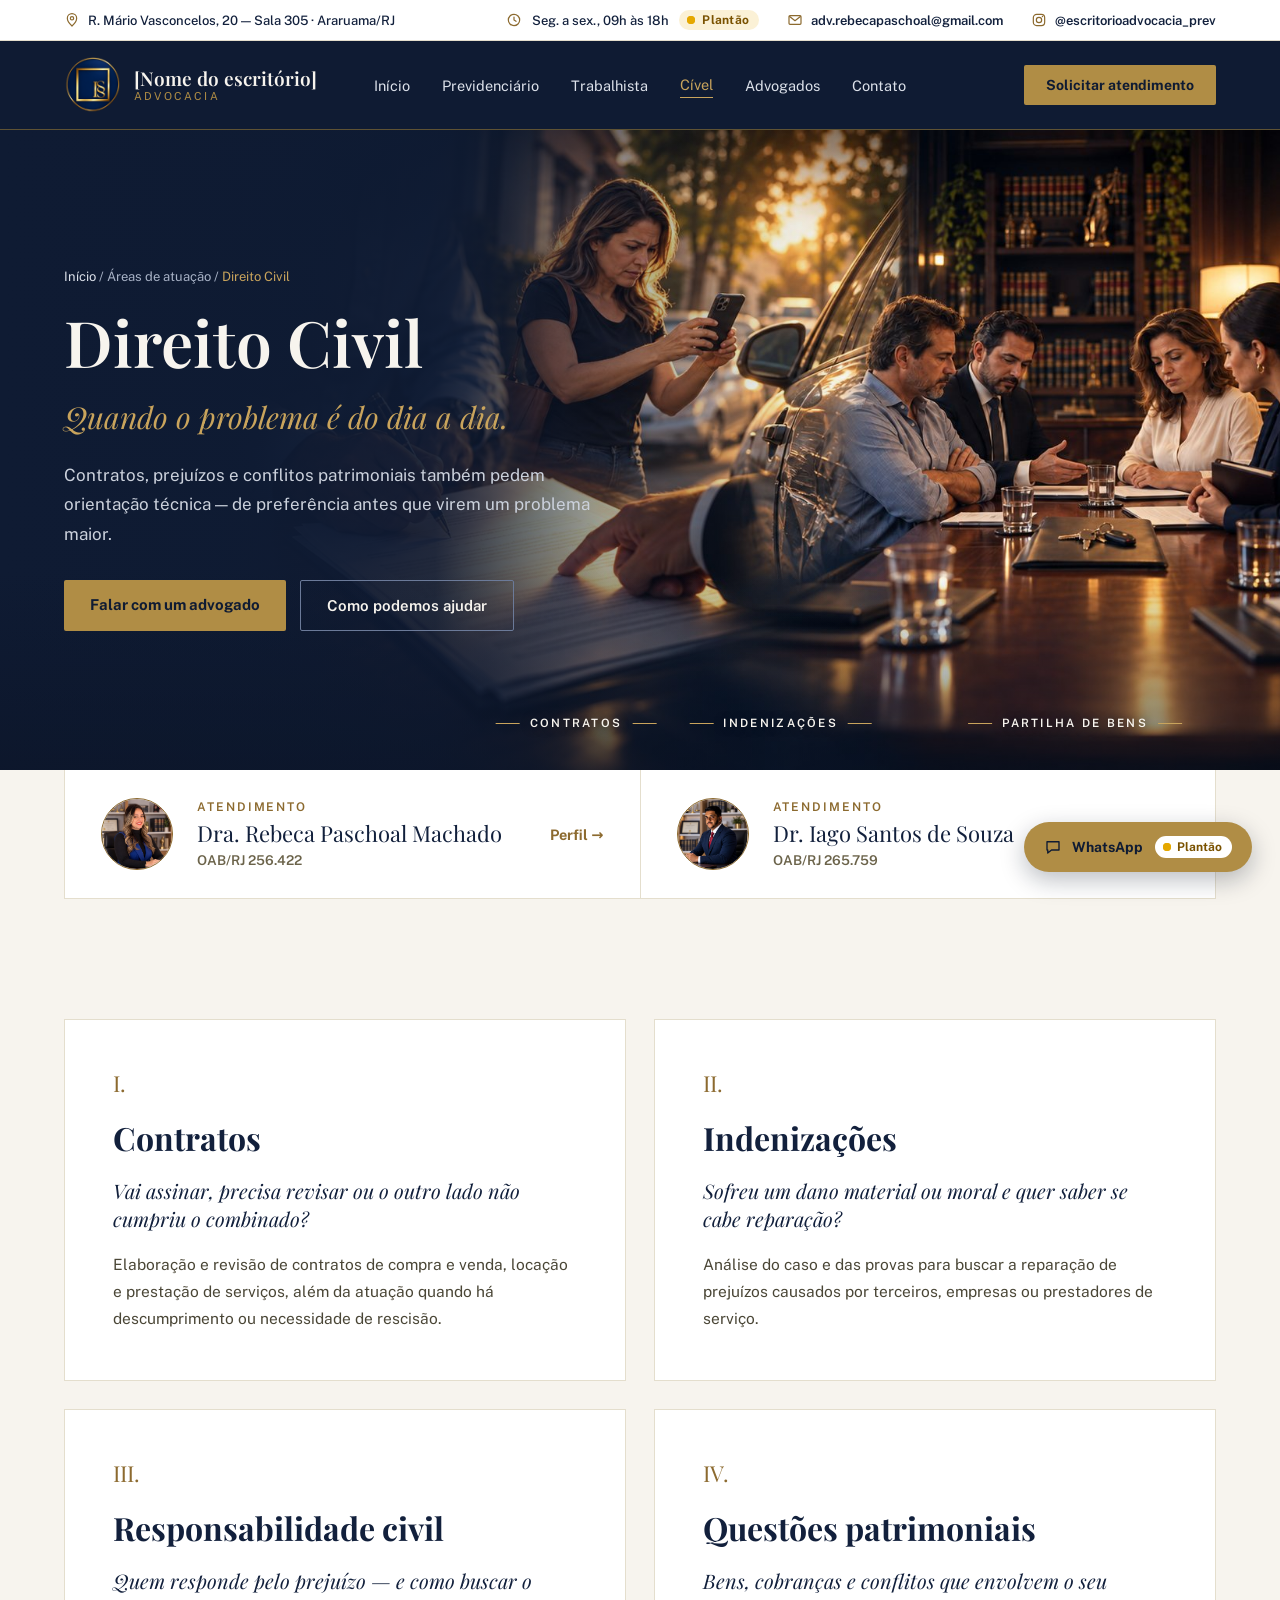
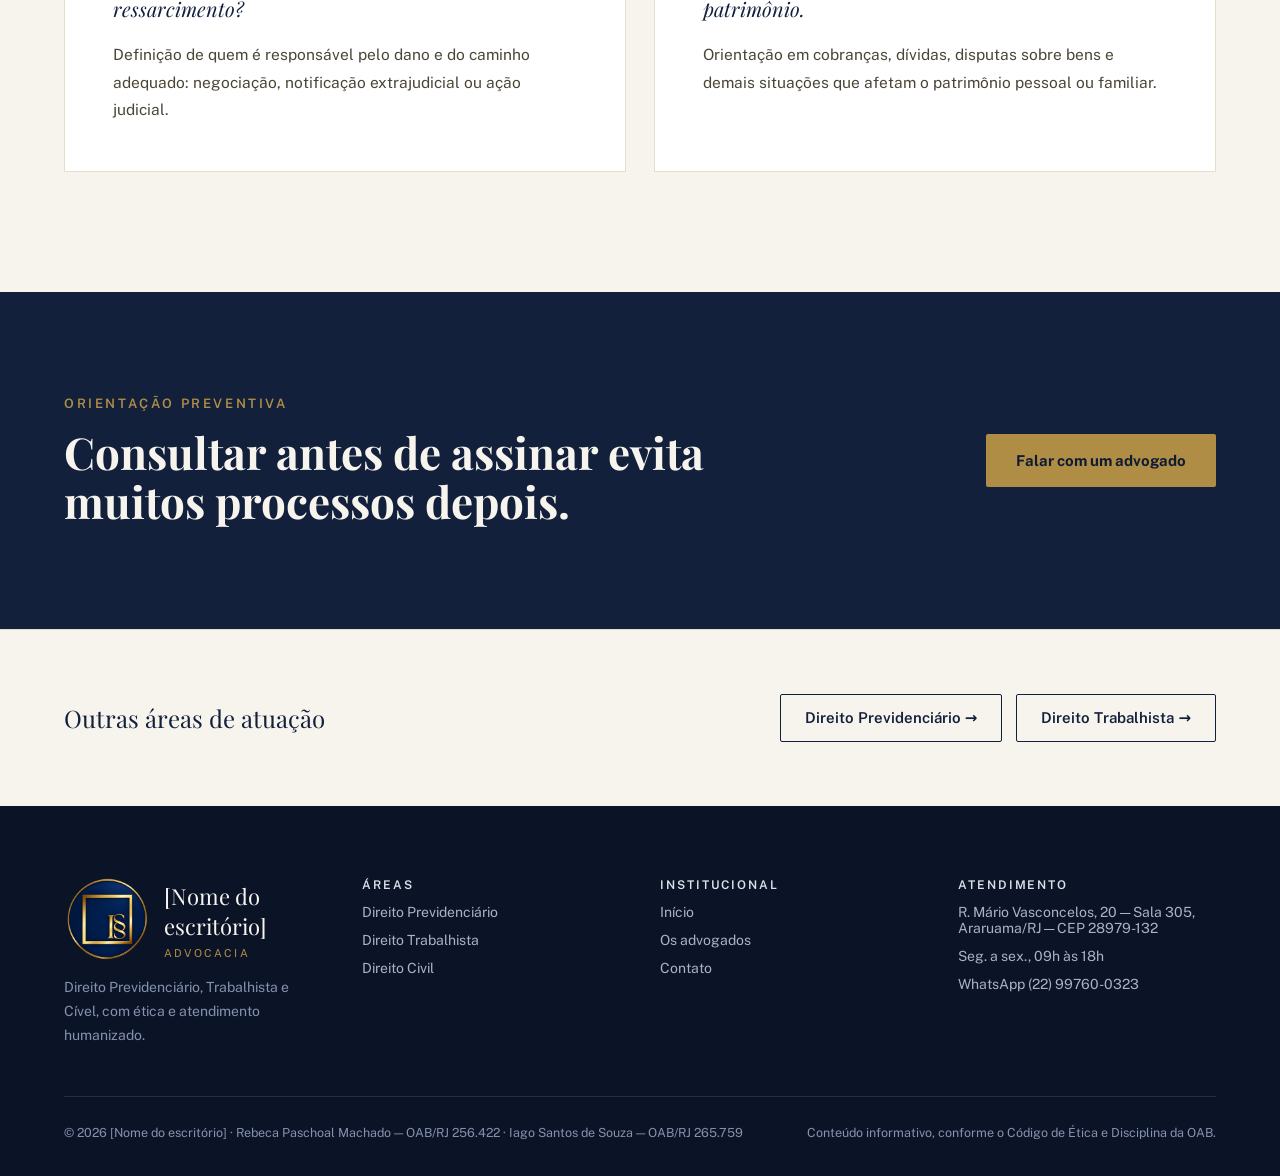
==== civel.html @ aba65f2d "Site inicial - versao estatica (HTML/CSS/JS)" ====
<!doctype html>
<html lang="pt-BR">
<head>
<meta charset="utf-8">
<meta name="viewport" content="width=device-width, initial-scale=1">
<title>Direito Civil — [Nome do escritório]</title>
<link rel="stylesheet" href="https://fonts.googleapis.com/css2?family=Playfair+Display:ital,wght@0,500;0,600;0,700;1,500;1,600&family=Public+Sans:wght@400;500;600;700&display=swap">
<link rel="stylesheet" href="css/style.css">
</head>
<body>
<div style="width: 100%; min-height: 100vh; display: flex; flex-direction: column; background: #F7F4EE;">

  <div style="position: sticky; top: 0; z-index: 50; width: 100%; display: flex; flex-direction: column;">
    <div style="width: 100%; padding: 10px 64px; background: #FFFFFF; color: #12203C; font-size: 13px; font-weight: 500; border-bottom: 1px solid #E4DECD;">
    <div style="width: 100%; max-width: 1280px; margin: 0 auto; display: flex; justify-content: space-between; align-items: center; gap: 24px;">
      <a class="nav-link" href="contato.html#localizacao" title="Ver localização do escritório" style="display: flex; align-items: center; gap: 8px; color: #12203C;">
        <svg width="16" height="16" viewBox="0 0 24 24" fill="none" xmlns="http://www.w3.org/2000/svg" aria-hidden="true"><path d="M12 21s-7-6.2-7-11.5A7 7 0 0 1 19 9.5C19 14.8 12 21 12 21z" stroke="#8C6A2F" stroke-width="1.8" stroke-linejoin="round"></path><circle cx="12" cy="9.5" r="2.5" stroke="#8C6A2F" stroke-width="1.8"></circle></svg>
        R. Mário Vasconcelos, 20 — Sala 305 · Araruama/RJ
      </a>
      <span style="display: flex; align-items: center; gap: 28px;">
        <span style="display: flex; align-items: center; gap: 10px;">
          <svg width="16" height="16" viewBox="0 0 24 24" fill="none" xmlns="http://www.w3.org/2000/svg" aria-hidden="true"><circle cx="12" cy="12" r="8.5" stroke="#8C6A2F" stroke-width="1.8"></circle><path d="M12 7.5V12l3 2" stroke="#8C6A2F" stroke-width="1.8" stroke-linecap="round"></path></svg>
          Seg. a sex., 09h às 18h
          <span class="js-status-chip" style="display: inline-flex; align-items: center; gap: 7px; padding: 3px 10px 3px 8px; border-radius: 12px; font-size: 12px; font-weight: 700; letter-spacing: 0.02em;"><span style="position: relative; flex: 0 0 8px; width: 8px; height: 8px; display: inline-block;"><span class="status-ring js-status-dot" style="position: absolute; top: 0; left: 0; width: 8px; height: 8px; border-radius: 50%;"></span><span class="js-status-dot" style="position: absolute; top: 0; left: 0; width: 8px; height: 8px; border-radius: 50%;"></span></span><span class="js-status-label"></span></span>
        </span>
        <a href="mailto:adv.rebecapaschoal@gmail.com" style="display: flex; align-items: center; gap: 8px; color: #12203C; font-weight: 600;">
          <svg width="16" height="16" viewBox="0 0 24 24" fill="none" xmlns="http://www.w3.org/2000/svg" aria-hidden="true"><rect x="3" y="5.5" width="18" height="13" rx="1.5" stroke="#8C6A2F" stroke-width="1.8"></rect><path d="M3.5 6.5 12 13l8.5-6.5" stroke="#8C6A2F" stroke-width="1.8" stroke-linejoin="round"></path></svg>
          adv.rebecapaschoal@gmail.com
        </a>
        <a href="https://www.instagram.com/escritorioadvocacia_prev" target="_blank" rel="noopener" style="display: flex; align-items: center; gap: 8px; color: #12203C; font-weight: 600;">
          <svg width="16" height="16" viewBox="0 0 24 24" fill="none" xmlns="http://www.w3.org/2000/svg" aria-hidden="true"><rect x="3.5" y="3.5" width="17" height="17" rx="5" stroke="#8C6A2F" stroke-width="1.8"></rect><circle cx="12" cy="12" r="4" stroke="#8C6A2F" stroke-width="1.8"></circle><circle cx="17.2" cy="6.8" r="1.1" fill="#8C6A2F"></circle></svg>
          @escritorioadvocacia_prev
        </a>
      </span>
    </div>
    </div>
    <header style="width: 100%; padding: 16px 64px; background: #0F1B33; border-bottom: 1px solid #5E5234;">
      <div style="width: 100%; max-width: 1280px; margin: 0 auto; display: grid; grid-template-columns: minmax(0, 1fr) auto minmax(0, 1fr); align-items: center; gap: 32px;">
      <a href="index.html" style="justify-self: start; display: flex; align-items: center; gap: 14px;">
        <img src="assets/logo.png" alt="Logotipo do escritório" width="56" height="56" style="width: 56px; height: 56px; display: block;">
        <span style="display: flex; flex-direction: column; line-height: 1.15;">
          <span style="font-family: 'Playfair Display', serif; font-size: 19px; font-weight: 600; color: #F7F4EE;">[Nome do escritório]</span>
          <span style="font-size: 11px; letter-spacing: 0.2em; text-transform: uppercase; color: #B08D45;">Advocacia</span>
        </span>
      </a>
      <nav style="display: flex; justify-content: center; align-items: center; gap: 32px;">
        <a class="nav-link" href="index.html" style="font-size: 14.5px; color: #DCE1EA;">Início</a>
        <a class="nav-link" href="previdenciario.html" style="font-size: 14.5px; color: #DCE1EA;">Previdenciário</a>
        <a class="nav-link" href="trabalhista.html" style="font-size: 14.5px; color: #DCE1EA;">Trabalhista</a>
        <a class="nav-link" href="civel.html" style="font-size: 14.5px; color: #C9A45C; padding: 4px 0; border-bottom: 1px solid #C9A45C;">Cível</a>
        <a class="nav-link" href="sobre.html" style="font-size: 14.5px; color: #DCE1EA;">Advogados</a>
        <a class="nav-link" href="contato.html" style="font-size: 14.5px; color: #DCE1EA;">Contato</a>
      </nav>
      <a class="btn-gold" href="contato.html" style="justify-self: end; padding: 12px 22px; background: #B08D45; color: #0F1B33; font-size: 14px; font-weight: 700; border-radius: 2px;">Solicitar atendimento</a>
      </div>
    </header>
  </div>

  <section id="topo" style="position: relative; width: 100%; height: 640px; padding: 0 64px; background: #0F1B33; overflow: hidden; display: flex; align-items: center;">
    <img src="assets/hero-civel.jpg" alt="Três situações do Direito Civil: assinatura de contrato, dano em veículo e reunião de partilha de bens" style="position: absolute; top: 0; left: 0; width: 100%; height: 100%; object-fit: cover; object-position: 80% 30%; display: block;">
    <div style="position: absolute; top: 0; left: 0; width: 100%; height: 100%; background: linear-gradient(90deg, rgba(15,27,51,1) 0%, rgba(15,27,51,0.92) 34%, rgba(15,27,51,0.4) 47%, rgba(15,27,51,0.08) 60%, rgba(15,27,51,0) 70%);"></div>
    <div style="position: absolute; left: 0; bottom: 0; width: 100%; height: 200px; background: linear-gradient(0deg, rgba(11,20,39,0.6) 0%, rgba(11,20,39,0) 100%);"></div>
    <span style="position: absolute; left: 45%; bottom: 40px; transform: translateX(-50%); z-index: 2; display: flex; align-items: center; gap: 10px; white-space: nowrap; font-size: 11.5px; letter-spacing: 0.2em; text-transform: uppercase; color: #F7F4EE; font-weight: 600; text-shadow: 0 1px 8px rgba(11,20,39,0.9);"><span style="width: 24px; height: 1px; background: #C9A45C;"></span>Contratos<span style="width: 24px; height: 1px; background: #C9A45C;"></span></span>
    <span style="position: absolute; left: 61%; bottom: 40px; transform: translateX(-50%); z-index: 2; display: flex; align-items: center; gap: 10px; white-space: nowrap; font-size: 11.5px; letter-spacing: 0.2em; text-transform: uppercase; color: #F7F4EE; font-weight: 600; text-shadow: 0 1px 8px rgba(11,20,39,0.9);"><span style="width: 24px; height: 1px; background: #C9A45C;"></span>Indenizações<span style="width: 24px; height: 1px; background: #C9A45C;"></span></span>
    <span style="position: absolute; left: 84%; bottom: 40px; transform: translateX(-50%); z-index: 2; display: flex; align-items: center; gap: 10px; white-space: nowrap; font-size: 11.5px; letter-spacing: 0.2em; text-transform: uppercase; color: #F7F4EE; font-weight: 600; text-shadow: 0 1px 8px rgba(11,20,39,0.9);"><span style="width: 24px; height: 1px; background: #C9A45C;"></span>Partilha de bens<span style="width: 24px; height: 1px; background: #C9A45C;"></span></span>
    <div style="position: relative; width: 100%; max-width: 1280px; margin: 0 auto;">
      <div style="width: 540px; display: flex; flex-direction: column; gap: 24px;">
        <span style="font-size: 13px; color: #A9B3C7;"><a href="index.html" style="color: #DCE1EA;">Início</a> / Áreas de atuação / <span style="color: #C9A45C;">Direito Civil</span></span>
        <h1 style="font-size: 64px; line-height: 1.05; color: #F7F4EE; font-weight: 600;">Direito Civil</h1>
        <p style="font-family: 'Playfair Display', serif; font-style: italic; font-size: 30px; line-height: 1.25; color: #C9A45C;">Quando o problema é do dia a dia.</p>
        <p style="font-size: 17px; line-height: 1.75; color: #CBD1DC;">Contratos, prejuízos e conflitos patrimoniais também pedem orientação técnica — de preferência antes que virem um problema maior.</p>
        <div style="display: flex; gap: 14px; margin-top: 6px;">
          <a class="btn-gold" href="contato.html" style="padding: 16px 26px; background: #B08D45; color: #0F1B33; font-size: 15px; font-weight: 700; border-radius: 2px;">Falar com um advogado</a>
          <a class="btn-ghost" href="#topicos" style="padding: 16px 26px; border: 1px solid #6B7A99; color: #F7F4EE; font-size: 15px; font-weight: 600; border-radius: 2px;">Como podemos ajudar</a>
        </div>
      </div>
    </div>
  </section>

  <section style="width: 100%; padding: 0 64px; background: #F7F4EE;">
    <div style="width: 100%; max-width: 1280px; margin: 0 auto; display: flex; background: #FFFFFF; border: 1px solid #E4DECD; border-top: 0;">
      <div style="flex: 1 1 0; display: flex; align-items: center; gap: 24px; padding: 28px 36px;">
        <span style="flex: 0 0 72px; width: 72px; height: 72px; border-radius: 50%; overflow: hidden; border: 1px solid #8C6A2F; background: #EEE8DA;"><img src="assets/rebeca-perfil.jpg" alt="Dra. Rebeca Paschoal Machado" style="width: 100%; height: 100%; object-fit: cover; object-position: 50% 22%; display: block;"></span>
        <span style="display: flex; flex-direction: column; gap: 4px;">
          <span style="font-size: 12px; letter-spacing: 0.16em; text-transform: uppercase; color: #8C6A2F; font-weight: 600;">Atendimento</span>
          <span style="font-family: 'Playfair Display', serif; font-size: 22px; color: #12203C;">Dra. Rebeca Paschoal Machado</span>
          <span style="font-size: 13.5px; color: #6B634A; font-weight: 600;">OAB/RJ 256.422</span>
        </span>
        <a class="more" href="sobre.html" style="margin-left: auto; font-size: 14.5px; font-weight: 700; color: #8C6A2F; white-space: nowrap;">Perfil →</a>
      </div>
      <div style="flex: 1 1 0; display: flex; align-items: center; gap: 24px; padding: 28px 36px; border-left: 1px solid #E4DECD;">
        <span style="flex: 0 0 72px; width: 72px; height: 72px; border-radius: 50%; overflow: hidden; border: 1px solid #8C6A2F; background: #EEE8DA;"><img src="assets/iago-perfil-civel.jpg" alt="Dr. Iago Santos de Souza" style="width: 100%; height: 100%; object-fit: cover; object-position: 45% 25%; display: block;"></span>
        <span style="display: flex; flex-direction: column; gap: 4px;">
          <span style="font-size: 12px; letter-spacing: 0.16em; text-transform: uppercase; color: #8C6A2F; font-weight: 600;">Atendimento</span>
          <span style="font-family: 'Playfair Display', serif; font-size: 22px; color: #12203C;">Dr. Iago Santos de Souza</span>
          <span style="font-size: 13.5px; color: #6B634A; font-weight: 600;">OAB/RJ 265.759</span>
        </span>
        <a class="more" href="sobre.html" style="margin-left: auto; font-size: 14.5px; font-weight: 700; color: #8C6A2F; white-space: nowrap;">Perfil →</a>
      </div>
    </div>
  </section>


  <section id="topicos" style="width: 100%; padding: 120px 64px; background: #F7F4EE;">
    <div style="width: 100%; max-width: 1280px; margin: 0 auto; display: grid; grid-template-columns: repeat(2, minmax(0, 1fr)); gap: 28px;">
      <div style="padding: 48px; background: #FFFFFF; border: 1px solid #E4DECD; display: flex; flex-direction: column; gap: 18px;">
        <span style="font-family: 'Playfair Display', serif; font-size: 22px; color: #8C6A2F;">I.</span>
        <h2 style="font-size: 32px; color: #12203C;">Contratos</h2>
        <p style="font-family: 'Playfair Display', serif; font-style: italic; font-size: 20px; line-height: 1.4; color: #12203C;">Vai assinar, precisa revisar ou o outro lado não cumpriu o combinado?</p>
        <p style="font-size: 15.5px; line-height: 1.75; color: #4A4636;">Elaboração e revisão de contratos de compra e venda, locação e prestação de serviços, além da atuação quando há descumprimento ou necessidade de rescisão.</p>
      </div>
      <div style="padding: 48px; background: #FFFFFF; border: 1px solid #E4DECD; display: flex; flex-direction: column; gap: 18px;">
        <span style="font-family: 'Playfair Display', serif; font-size: 22px; color: #8C6A2F;">II.</span>
        <h2 style="font-size: 32px; color: #12203C;">Indenizações</h2>
        <p style="font-family: 'Playfair Display', serif; font-style: italic; font-size: 20px; line-height: 1.4; color: #12203C;">Sofreu um dano material ou moral e quer saber se cabe reparação?</p>
        <p style="font-size: 15.5px; line-height: 1.75; color: #4A4636;">Análise do caso e das provas para buscar a reparação de prejuízos causados por terceiros, empresas ou prestadores de serviço.</p>
      </div>
      <div style="padding: 48px; background: #FFFFFF; border: 1px solid #E4DECD; display: flex; flex-direction: column; gap: 18px;">
        <span style="font-family: 'Playfair Display', serif; font-size: 22px; color: #8C6A2F;">III.</span>
        <h2 style="font-size: 32px; color: #12203C;">Responsabilidade civil</h2>
        <p style="font-family: 'Playfair Display', serif; font-style: italic; font-size: 20px; line-height: 1.4; color: #12203C;">Quem responde pelo prejuízo — e como buscar o ressarcimento?</p>
        <p style="font-size: 15.5px; line-height: 1.75; color: #4A4636;">Definição de quem é responsável pelo dano e do caminho adequado: negociação, notificação extrajudicial ou ação judicial.</p>
      </div>
      <div style="padding: 48px; background: #FFFFFF; border: 1px solid #E4DECD; display: flex; flex-direction: column; gap: 18px;">
        <span style="font-family: 'Playfair Display', serif; font-size: 22px; color: #8C6A2F;">IV.</span>
        <h2 style="font-size: 32px; color: #12203C;">Questões patrimoniais</h2>
        <p style="font-family: 'Playfair Display', serif; font-style: italic; font-size: 20px; line-height: 1.4; color: #12203C;">Bens, cobranças e conflitos que envolvem o seu patrimônio.</p>
        <p style="font-size: 15.5px; line-height: 1.75; color: #4A4636;">Orientação em cobranças, dívidas, disputas sobre bens e demais situações que afetam o patrimônio pessoal ou familiar.</p>
      </div>
    </div>
  </section>

  <section style="width: 100%; padding: 104px 64px; background: #12203C;">
    <div style="width: 100%; max-width: 1280px; margin: 0 auto; display: flex; justify-content: space-between; align-items: center; gap: 64px;">
      <div style="display: flex; flex-direction: column; gap: 16px; max-width: 760px;">
        <span style="font-size: 13px; letter-spacing: 0.2em; text-transform: uppercase; color: #B08D45; font-weight: 600;">Orientação preventiva</span>
        <h2 style="font-size: 44px; line-height: 1.12; color: #F7F4EE;">Consultar antes de assinar evita muitos processos depois.</h2>
      </div>
      <a class="btn-gold" href="https://wa.me/5522997600323?text=Ol%C3%A1%2C%20Dra.%20Rebeca%20e%20Dr.%20Iago%21%20Vim%20pelo%20site%20e%20gostaria%20de%20falar%20sobre%20Direito%20Civil." target="_blank" rel="noopener" style="flex: 0 0 auto; padding: 18px 30px; background: #B08D45; color: #0F1B33; font-size: 15px; font-weight: 700; border-radius: 2px;">Falar com um advogado</a>
    </div>
  </section>

  <section style="width: 100%; padding: 64px; background: #F7F4EE; border-top: 1px solid #E4DECD;">
    <div style="width: 100%; max-width: 1280px; margin: 0 auto; display: flex; justify-content: space-between; align-items: center; gap: 40px;">
      <span style="font-family: 'Playfair Display', serif; font-size: 24px; color: #12203C;">Outras áreas de atuação</span>
      <div style="display: flex; gap: 14px;">
        <a href="previdenciario.html" style="padding: 14px 24px; border: 1px solid #12203C; color: #12203C; font-size: 15px; font-weight: 600; border-radius: 2px;">Direito Previdenciário →</a>
        <a href="trabalhista.html" style="padding: 14px 24px; border: 1px solid #12203C; color: #12203C; font-size: 15px; font-weight: 600; border-radius: 2px;">Direito Trabalhista →</a>
      </div>
    </div>
  </section>

  <footer style="width: 100%; padding: 72px 64px 36px; background: #0B1427;">
    <div style="width: 100%; max-width: 1280px; margin: 0 auto; display: flex; flex-direction: column; gap: 48px;">
      <div style="display: grid; grid-template-columns: repeat(4, minmax(0, 1fr)); gap: 40px;">
        <div style="display: flex; flex-direction: column; gap: 14px;">
          <a href="index.html" style="display: flex; align-items: center; gap: 16px;">
            <img src="assets/logo.png" alt="Logotipo do escritório" width="84" height="84" style="width: 84px; height: 84px; display: block;">
            <span style="display: flex; flex-direction: column; gap: 6px;">
              <span style="font-family: 'Playfair Display', serif; font-size: 22px; color: #F7F4EE;">[Nome do escritório]</span>
              <span style="font-size: 11px; letter-spacing: 0.2em; text-transform: uppercase; color: #B08D45;">Advocacia</span>
            </span>
          </a>
          <p style="font-size: 14px; line-height: 1.7; color: #8592AC;">Direito Previdenciário, Trabalhista e Cível, com ética e atendimento humanizado.</p>
        </div>
        <div style="display: flex; flex-direction: column; gap: 12px;">
          <span style="font-size: 12px; letter-spacing: 0.16em; text-transform: uppercase; color: #DCE1EA; font-weight: 600;">Áreas</span>
          <a class="nav-link" href="previdenciario.html" style="font-size: 14px; color: #A9B3C7;">Direito Previdenciário</a>
          <a class="nav-link" href="trabalhista.html" style="font-size: 14px; color: #A9B3C7;">Direito Trabalhista</a>
          <a class="nav-link" href="civel.html" style="font-size: 14px; color: #A9B3C7;">Direito Civil</a>
        </div>
        <div style="display: flex; flex-direction: column; gap: 12px;">
          <span style="font-size: 12px; letter-spacing: 0.16em; text-transform: uppercase; color: #DCE1EA; font-weight: 600;">Institucional</span>
          <a class="nav-link" href="index.html" style="font-size: 14px; color: #A9B3C7;">Início</a>
          <a class="nav-link" href="sobre.html" style="font-size: 14px; color: #A9B3C7;">Os advogados</a>
          <a class="nav-link" href="contato.html" style="font-size: 14px; color: #A9B3C7;">Contato</a>
        </div>
        <div style="display: flex; flex-direction: column; gap: 12px;">
          <span style="font-size: 12px; letter-spacing: 0.16em; text-transform: uppercase; color: #DCE1EA; font-weight: 600;">Atendimento</span>
          <a class="nav-link" href="contato.html#localizacao" title="Ver localização do escritório" style="font-size: 14px; color: #A9B3C7;">R. Mário Vasconcelos, 20 — Sala 305, Araruama/RJ — CEP 28979-132</a>
          <span style="font-size: 14px; color: #A9B3C7;">Seg. a sex., 09h às 18h</span>
          <a class="nav-link" href="https://wa.me/5522997600323?text=Ol%C3%A1%2C%20Dra.%20Rebeca%20e%20Dr.%20Iago%21%20Vim%20pelo%20site%20e%20gostaria%20de%20falar%20sobre%20Direito%20Civil." target="_blank" rel="noopener" title="Falar pelo WhatsApp" style="font-size: 14px; color: #A9B3C7;">WhatsApp (22) 99760-0323</a>
        </div>
      </div>
      <div style="display: flex; justify-content: space-between; gap: 24px; padding-top: 28px; border-top: 1px solid #22304D; font-size: 12.5px; color: #8592AC;">
        <span>© 2026 [Nome do escritório] · Rebeca Paschoal Machado — OAB/RJ 256.422 · Iago Santos de Souza — OAB/RJ 265.759</span>
        <span>Conteúdo informativo, conforme o Código de Ética e Disciplina da OAB.</span>
      </div>
    </div>
  </footer>

  <a class="btn-gold js-status-aria" href="https://wa.me/5522997600323?text=Ol%C3%A1%2C%20Dra.%20Rebeca%20e%20Dr.%20Iago%21%20Vim%20pelo%20site%20e%20gostaria%20de%20falar%20sobre%20Direito%20Civil." target="_blank" rel="noopener" aria-label="Falar pelo WhatsApp" style="position: fixed; right: 28px; bottom: 28px; z-index: 60; display: flex; align-items: center; gap: 10px; padding: 14px 20px; min-height: 48px; background: #B08D45; color: #0F1B33; font-size: 14px; font-weight: 700; border-radius: 28px; box-shadow: 0 8px 24px rgba(11,20,39,0.28);">
    <svg width="18" height="18" viewBox="0 0 24 24" fill="none" xmlns="http://www.w3.org/2000/svg" aria-hidden="true"><path d="M4 5h16v11H10l-5 4v-4H4z" stroke="#0F1B33" stroke-width="1.8" stroke-linejoin="round"></path></svg>
    WhatsApp
    <span style="display: inline-flex; align-items: center; gap: 6px; margin-left: 2px; padding: 4px 10px 4px 8px; border-radius: 12px; background: #FFFFFF; font-size: 12px; font-weight: 700;"><span style="position: relative; flex: 0 0 8px; width: 8px; height: 8px; display: inline-block;"><span class="status-ring js-status-dot" style="position: absolute; top: 0; left: 0; width: 8px; height: 8px; border-radius: 50%;"></span><span class="js-status-dot" style="position: absolute; top: 0; left: 0; width: 8px; height: 8px; border-radius: 50%;"></span></span><span class="js-status-label js-status-text-color"></span></span>
  </a>

</div>
<script src="js/site.js"></script>
</body>
</html>
---- css/style.css ----
*{ box-sizing:border-box; }
html{ scroll-behavior:smooth; }
body{ margin:0; font-family:'Public Sans',system-ui,sans-serif; background:#F7F4EE; color:#1A1A1A; }
h1,h2,h3,h4{ font-family:'Playfair Display',Georgia,serif; margin:0; }
p{ margin:0; }
a{ color:inherit; text-decoration:none; }
section[id]{ scroll-margin-top:124px; }
input,select,textarea,button{ font:inherit; }
.nav-link:hover{ color:#C9A45C; }
.btn-gold:hover{ background:#C9A45C; }
.btn-ghost:hover{ border-color:#C9A45C; color:#FFFFFF; }
.btn-navy:hover{ background:#1B2B4B; }
.more:hover{ color:#12203C; }
.more-light:hover{ color:#FFFFFF; }
@keyframes statusPulse{ 0%{ transform:scale(1); opacity:.75; } 75%,100%{ transform:scale(2.8); opacity:0; } }
.status-ring{ animation:statusPulse 1.8s ease-out infinite; }
@media (prefers-reduced-motion: reduce){ .status-ring{ animation:none; opacity:0; } }
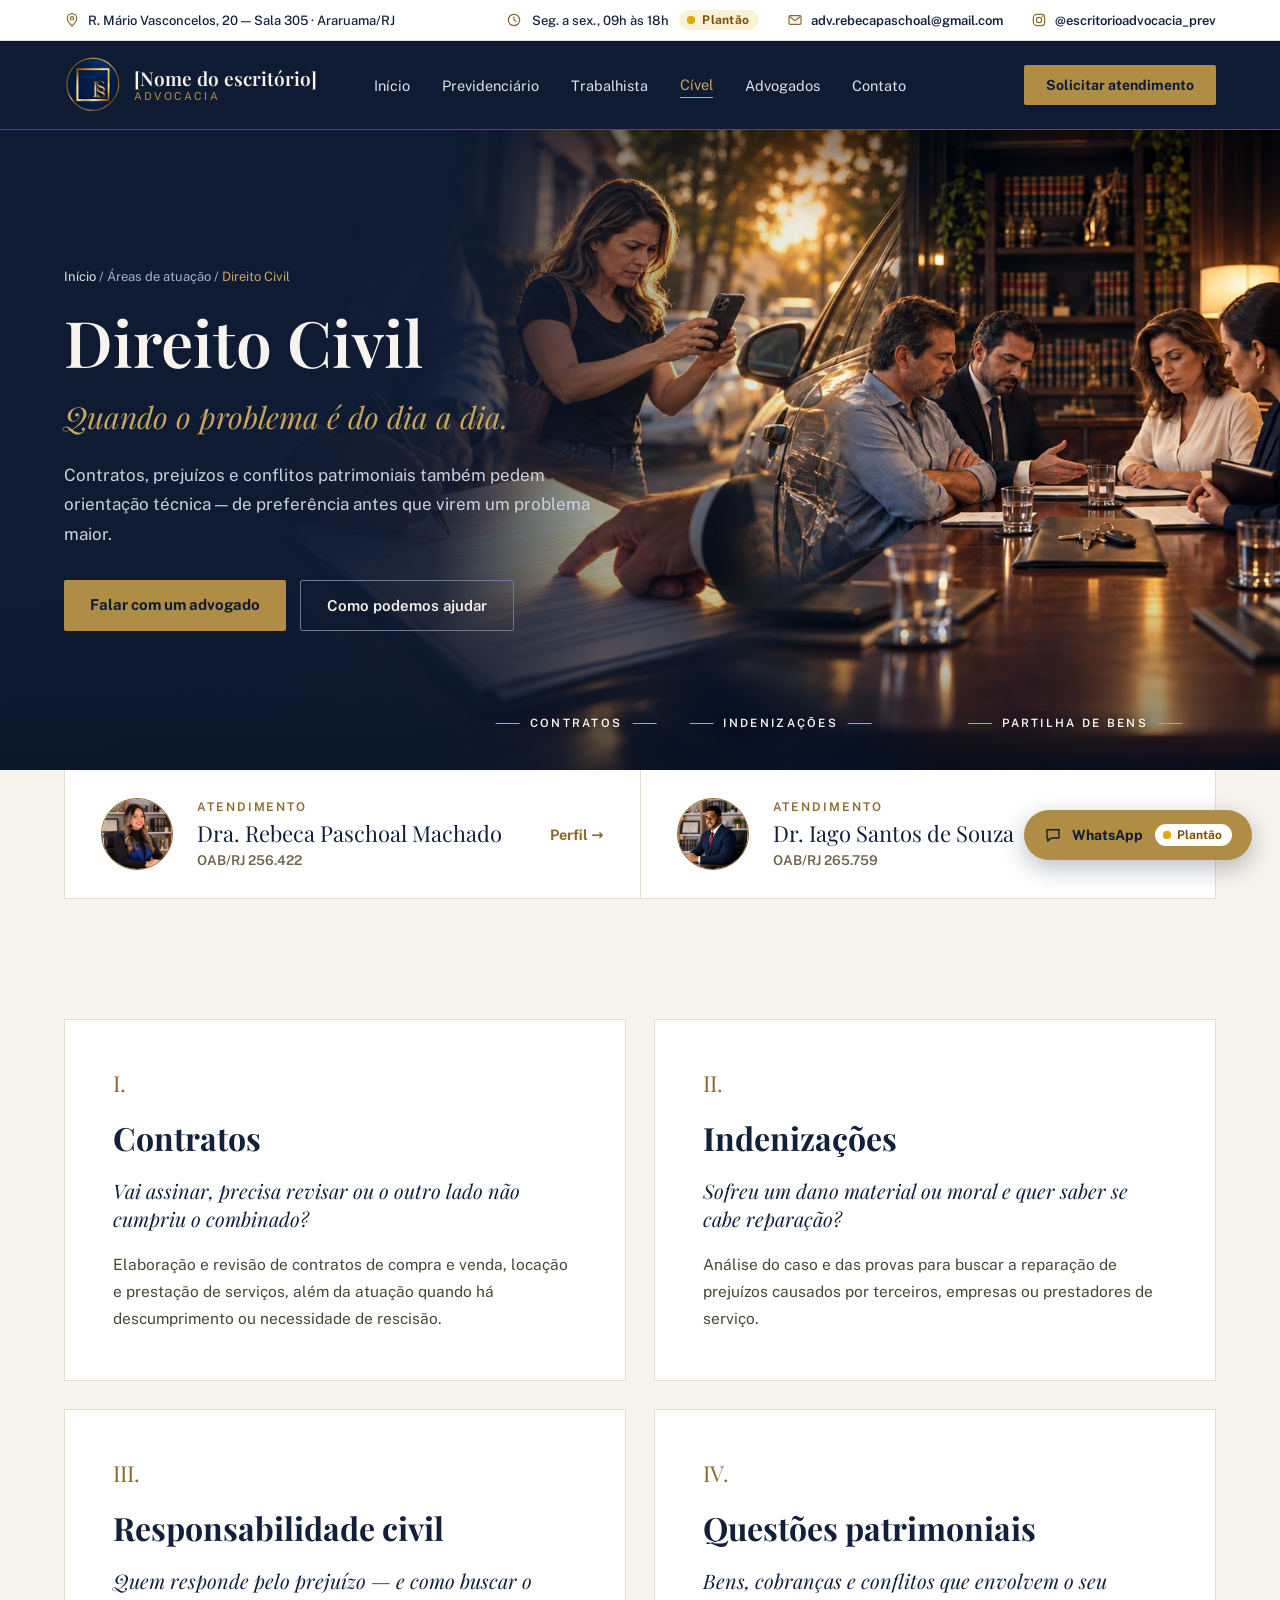
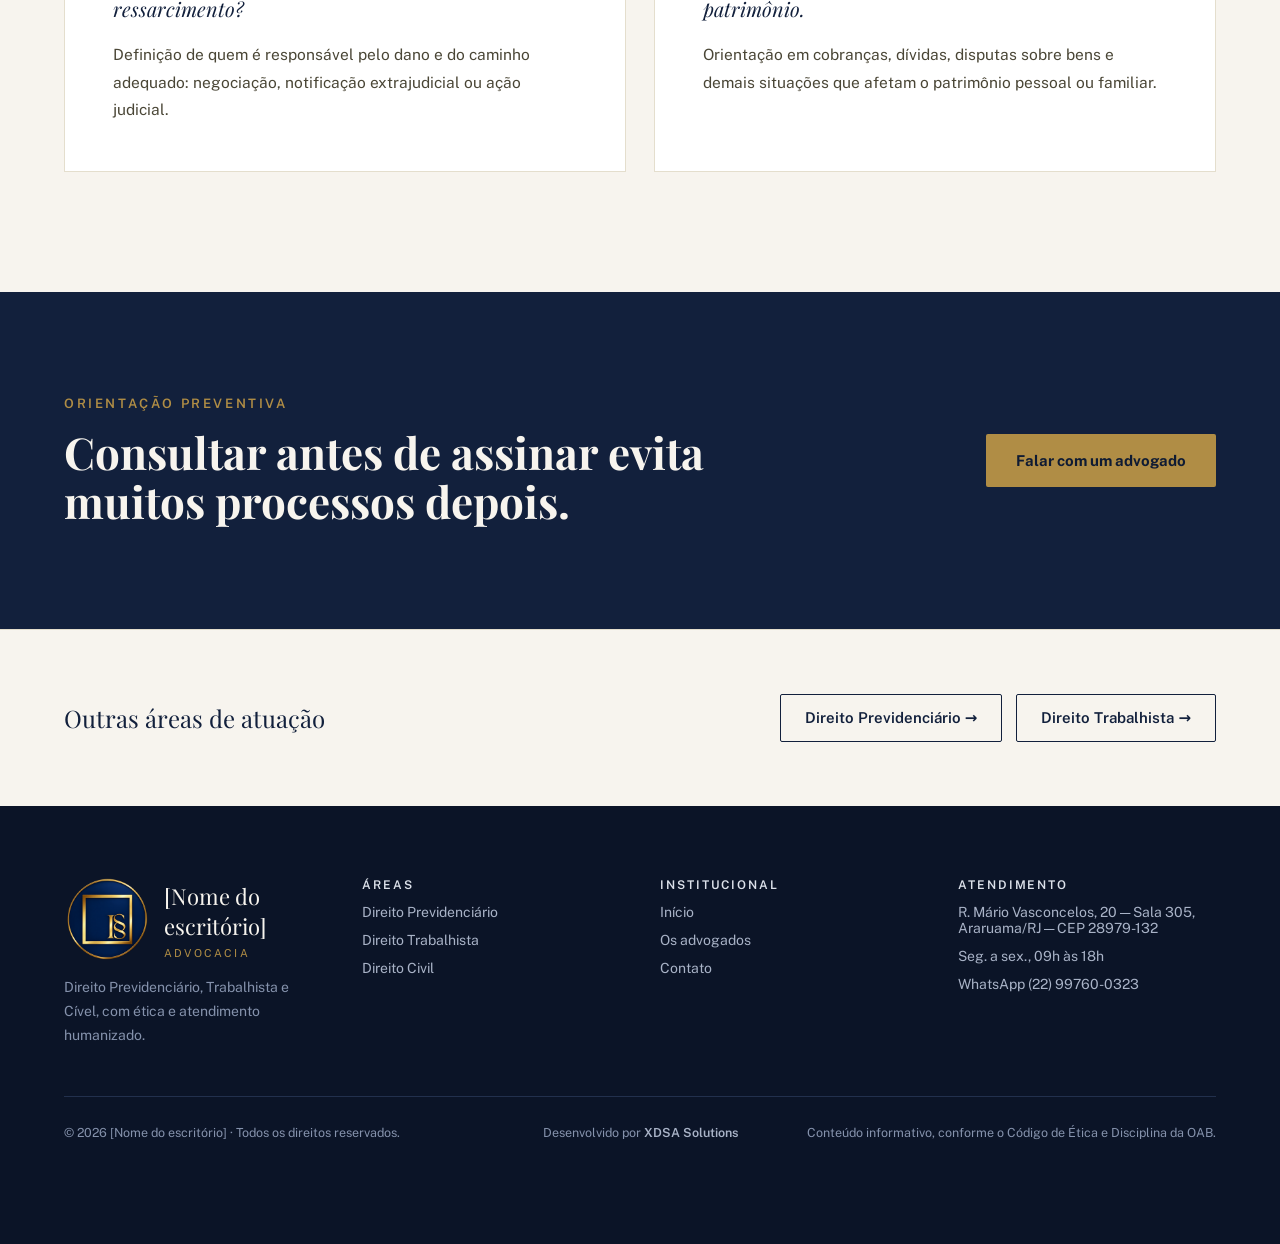
==== commit 67c8a695: "Rodapé: direitos reservados e crédito XDSA centralizado; botão WhatsApp mais alto" ====
--- a/civel.html
+++ b/civel.html
@@ -10,8 +10,8 @@
 <body>
 <div style="width: 100%; min-height: 100vh; display: flex; flex-direction: column; background: #F7F4EE;">
 
-  <div style="position: sticky; top: 0; z-index: 50; width: 100%; display: flex; flex-direction: column;">
-    <div style="width: 100%; padding: 10px 64px; background: #FFFFFF; color: #12203C; font-size: 13px; font-weight: 500; border-bottom: 1px solid #E4DECD;">
+  <div class="site-top" style="position: sticky; top: 0; z-index: 50; width: 100%; display: flex; flex-direction: column;">
+    <div class="topbar" style="width: 100%; padding: 10px 64px; background: #FFFFFF; color: #12203C; font-size: 13px; font-weight: 500; border-bottom: 1px solid #E4DECD;">
     <div style="width: 100%; max-width: 1280px; margin: 0 auto; display: flex; justify-content: space-between; align-items: center; gap: 24px;">
       <a class="nav-link" href="contato.html#localizacao" title="Ver localização do escritório" style="display: flex; align-items: center; gap: 8px; color: #12203C;">
         <svg width="16" height="16" viewBox="0 0 24 24" fill="none" xmlns="http://www.w3.org/2000/svg" aria-hidden="true"><path d="M12 21s-7-6.2-7-11.5A7 7 0 0 1 19 9.5C19 14.8 12 21 12 21z" stroke="#8C6A2F" stroke-width="1.8" stroke-linejoin="round"></path><circle cx="12" cy="9.5" r="2.5" stroke="#8C6A2F" stroke-width="1.8"></circle></svg>
@@ -34,8 +34,8 @@
       </span>
     </div>
     </div>
-    <header style="width: 100%; padding: 16px 64px; background: #0F1B33; border-bottom: 1px solid #5E5234;">
-      <div style="width: 100%; max-width: 1280px; margin: 0 auto; display: grid; grid-template-columns: minmax(0, 1fr) auto minmax(0, 1fr); align-items: center; gap: 32px;">
+    <header class="site-header" style="width: 100%; padding: 16px 64px; background: #0F1B33; border-bottom: 1px solid #5E5234;">
+      <div class="header-inner" style="width: 100%; max-width: 1280px; margin: 0 auto; display: grid; grid-template-columns: minmax(0, 1fr) auto minmax(0, 1fr); align-items: center; gap: 32px;">
       <a href="index.html" style="justify-self: start; display: flex; align-items: center; gap: 14px;">
         <img src="assets/logo.png" alt="Logotipo do escritório" width="56" height="56" style="width: 56px; height: 56px; display: block;">
         <span style="display: flex; flex-direction: column; line-height: 1.15;">
@@ -43,21 +43,23 @@
           <span style="font-size: 11px; letter-spacing: 0.2em; text-transform: uppercase; color: #B08D45;">Advocacia</span>
         </span>
       </a>
-      <nav style="display: flex; justify-content: center; align-items: center; gap: 32px;">
+      <nav id="menu-principal" class="main-nav" style="display: flex; justify-content: center; align-items: center; gap: 32px;">
         <a class="nav-link" href="index.html" style="font-size: 14.5px; color: #DCE1EA;">Início</a>
         <a class="nav-link" href="previdenciario.html" style="font-size: 14.5px; color: #DCE1EA;">Previdenciário</a>
         <a class="nav-link" href="trabalhista.html" style="font-size: 14.5px; color: #DCE1EA;">Trabalhista</a>
         <a class="nav-link" href="civel.html" style="font-size: 14.5px; color: #C9A45C; padding: 4px 0; border-bottom: 1px solid #C9A45C;">Cível</a>
         <a class="nav-link" href="sobre.html" style="font-size: 14.5px; color: #DCE1EA;">Advogados</a>
         <a class="nav-link" href="contato.html" style="font-size: 14.5px; color: #DCE1EA;">Contato</a>
+        <a class="btn-gold nav-cta" href="contato.html">Solicitar atendimento</a>
       </nav>
-      <a class="btn-gold" href="contato.html" style="justify-self: end; padding: 12px 22px; background: #B08D45; color: #0F1B33; font-size: 14px; font-weight: 700; border-radius: 2px;">Solicitar atendimento</a>
+      <a class="btn-gold header-cta" href="contato.html" style="justify-self: end; padding: 12px 22px; background: #B08D45; color: #0F1B33; font-size: 14px; font-weight: 700; border-radius: 2px;">Solicitar atendimento</a>
+      <button class="nav-toggle" type="button" aria-label="Abrir menu" aria-expanded="false" aria-controls="menu-principal"><span></span><span></span><span></span></button>
       </div>
     </header>
   </div>
 
-  <section id="topo" style="position: relative; width: 100%; height: 640px; padding: 0 64px; background: #0F1B33; overflow: hidden; display: flex; align-items: center;">
-    <img src="assets/hero-civel.jpg" alt="Três situações do Direito Civil: assinatura de contrato, dano em veículo e reunião de partilha de bens" style="position: absolute; top: 0; left: 0; width: 100%; height: 100%; object-fit: cover; object-position: 80% 30%; display: block;">
+  <section id="topo" class="hero" style="position: relative; width: 100%; height: clamp(640px, 33vw, calc(100vh - 130px)); padding: 0 64px; background: #0F1B33; overflow: hidden; display: flex; align-items: center;">
+    <img src="assets/hero-civel.jpg" alt="Três situações do Direito Civil: assinatura de contrato, dano em veículo e reunião de partilha de bens" style="position: absolute; top: 0; left: 0; width: 100%; height: 100%; object-fit: cover; object-position: 80% 10%; display: block;">
     <div style="position: absolute; top: 0; left: 0; width: 100%; height: 100%; background: linear-gradient(90deg, rgba(15,27,51,1) 0%, rgba(15,27,51,0.92) 34%, rgba(15,27,51,0.4) 47%, rgba(15,27,51,0.08) 60%, rgba(15,27,51,0) 70%);"></div>
     <div style="position: absolute; left: 0; bottom: 0; width: 100%; height: 200px; background: linear-gradient(0deg, rgba(11,20,39,0.6) 0%, rgba(11,20,39,0) 100%);"></div>
     <span style="position: absolute; left: 45%; bottom: 40px; transform: translateX(-50%); z-index: 2; display: flex; align-items: center; gap: 10px; white-space: nowrap; font-size: 11.5px; letter-spacing: 0.2em; text-transform: uppercase; color: #F7F4EE; font-weight: 600; text-shadow: 0 1px 8px rgba(11,20,39,0.9);"><span style="width: 24px; height: 1px; background: #C9A45C;"></span>Contratos<span style="width: 24px; height: 1px; background: #C9A45C;"></span></span>
@@ -150,7 +152,7 @@
     </div>
   </section>
 
-  <footer style="width: 100%; padding: 72px 64px 36px; background: #0B1427;">
+  <footer style="width: 100%; padding: 72px 64px 104px; background: #0B1427;">
     <div style="width: 100%; max-width: 1280px; margin: 0 auto; display: flex; flex-direction: column; gap: 48px;">
       <div style="display: grid; grid-template-columns: repeat(4, minmax(0, 1fr)); gap: 40px;">
         <div style="display: flex; flex-direction: column; gap: 14px;">
@@ -182,14 +184,15 @@
           <a class="nav-link" href="https://wa.me/5522997600323?text=Ol%C3%A1%2C%20Dra.%20Rebeca%20e%20Dr.%20Iago%21%20Vim%20pelo%20site%20e%20gostaria%20de%20falar%20sobre%20Direito%20Civil." target="_blank" rel="noopener" title="Falar pelo WhatsApp" style="font-size: 14px; color: #A9B3C7;">WhatsApp (22) 99760-0323</a>
         </div>
       </div>
-      <div style="display: flex; justify-content: space-between; gap: 24px; padding-top: 28px; border-top: 1px solid #22304D; font-size: 12.5px; color: #8592AC;">
-        <span>© 2026 [Nome do escritório] · Rebeca Paschoal Machado — OAB/RJ 256.422 · Iago Santos de Souza — OAB/RJ 265.759</span>
-        <span>Conteúdo informativo, conforme o Código de Ética e Disciplina da OAB.</span>
+      <div class="footer-bottom" style="display: grid; grid-template-columns: minmax(0, 1fr) auto minmax(0, 1fr); align-items: center; gap: 24px; padding-top: 28px; border-top: 1px solid #22304D; font-size: 12.5px; color: #8592AC;">
+        <span>© 2026 [Nome do escritório] · Todos os direitos reservados.</span>
+        <span style="text-align: center;">Desenvolvido por <a class="nav-link" href="https://xdsa.com.br" target="_blank" rel="noopener" style="color: #A9B3C7; font-weight: 600;">XDSA Solutions</a></span>
+        <span style="text-align: right;">Conteúdo informativo, conforme o Código de Ética e Disciplina da OAB.</span>
       </div>
     </div>
   </footer>
 
-  <a class="btn-gold js-status-aria" href="https://wa.me/5522997600323?text=Ol%C3%A1%2C%20Dra.%20Rebeca%20e%20Dr.%20Iago%21%20Vim%20pelo%20site%20e%20gostaria%20de%20falar%20sobre%20Direito%20Civil." target="_blank" rel="noopener" aria-label="Falar pelo WhatsApp" style="position: fixed; right: 28px; bottom: 28px; z-index: 60; display: flex; align-items: center; gap: 10px; padding: 14px 20px; min-height: 48px; background: #B08D45; color: #0F1B33; font-size: 14px; font-weight: 700; border-radius: 28px; box-shadow: 0 8px 24px rgba(11,20,39,0.28);">
+  <a class="btn-gold js-status-aria" href="https://wa.me/5522997600323?text=Ol%C3%A1%2C%20Dra.%20Rebeca%20e%20Dr.%20Iago%21%20Vim%20pelo%20site%20e%20gostaria%20de%20falar%20sobre%20Direito%20Civil." target="_blank" rel="noopener" aria-label="Falar pelo WhatsApp" style="position: fixed; right: 28px; bottom: 40px; z-index: 60; display: flex; align-items: center; gap: 10px; padding: 14px 20px; min-height: 48px; background: #B08D45; color: #0F1B33; font-size: 14px; font-weight: 700; border-radius: 28px; box-shadow: 0 8px 24px rgba(11,20,39,0.28);">
     <svg width="18" height="18" viewBox="0 0 24 24" fill="none" xmlns="http://www.w3.org/2000/svg" aria-hidden="true"><path d="M4 5h16v11H10l-5 4v-4H4z" stroke="#0F1B33" stroke-width="1.8" stroke-linejoin="round"></path></svg>
     WhatsApp
     <span style="display: inline-flex; align-items: center; gap: 6px; margin-left: 2px; padding: 4px 10px 4px 8px; border-radius: 12px; background: #FFFFFF; font-size: 12px; font-weight: 700;"><span style="position: relative; flex: 0 0 8px; width: 8px; height: 8px; display: inline-block;"><span class="status-ring js-status-dot" style="position: absolute; top: 0; left: 0; width: 8px; height: 8px; border-radius: 50%;"></span><span class="js-status-dot" style="position: absolute; top: 0; left: 0; width: 8px; height: 8px; border-radius: 50%;"></span></span><span class="js-status-label js-status-text-color"></span></span>
--- a/css/style.css
+++ b/css/style.css
@@ -15,3 +15,189 @@
 @keyframes statusPulse{ 0%{ transform:scale(1); opacity:.75; } 75%,100%{ transform:scale(2.8); opacity:0; } }
 .status-ring{ animation:statusPulse 1.8s ease-out infinite; }
 @media (prefers-reduced-motion: reduce){ .status-ring{ animation:none; opacity:0; } }
+
+/* ==========================================================================
+   RESPONSIVO
+   O layout base usa estilos inline (vindos do design original). As regras
+   abaixo usam !important para sobrepor esses estilos em telas menores.
+   Pontos de quebra: 1180px (tablet/notebook pequeno), 900px (tablet em pé
+   e celulares grandes) e 600px (celulares).
+   ========================================================================== */
+
+/* Elementos que só existem no menu mobile */
+.nav-toggle{ display:none; }
+.main-nav .nav-cta{ display:none; }
+
+/* ---------- até 1180px: menu vira "hambúrguer" ---------- */
+@media (max-width: 1180px){
+  .topbar a[href^="mailto:"],
+  .topbar a[href*="instagram.com"]{ display:none !important; }
+
+  /* Colunas fixas largas ficam mais flexíveis */
+  [style*="flex: 0 0 520px"]{ flex:0 1 440px !important; }
+  [style*="flex: 0 0 440px"]{ flex:0 1 360px !important; }
+  [style*="gap: 88px"]{ gap:48px !important; }
+  .hero > a.hero-name{ display:none !important; }
+
+  .site-header{ position:relative; }
+  .header-inner{ grid-template-columns:minmax(0, 1fr) auto auto !important; gap:16px !important; }
+  .main-nav{ display:none !important; }
+
+  .nav-toggle{
+    display:inline-flex; flex-direction:column; justify-content:center; align-items:center; gap:5px;
+    width:44px; height:44px; padding:0; background:transparent; cursor:pointer;
+    border:1px solid #3A4868; border-radius:2px;
+  }
+  .nav-toggle span{ display:block; width:20px; height:2px; background:#F7F4EE; transition:transform .2s ease, opacity .2s ease; }
+  .nav-open .nav-toggle span:nth-child(1){ transform:translateY(7px) rotate(45deg); }
+  .nav-open .nav-toggle span:nth-child(2){ opacity:0; }
+  .nav-open .nav-toggle span:nth-child(3){ transform:translateY(-7px) rotate(-45deg); }
+
+  .site-header.nav-open .main-nav{
+    display:flex !important; flex-direction:column; align-items:stretch !important; gap:0 !important;
+    position:absolute; top:100%; left:0; right:0; z-index:70;
+    padding:8px 24px 24px; background:#0F1B33; border-bottom:1px solid #5E5234;
+    box-shadow:0 18px 32px rgba(11,20,39,0.35);
+    max-height:calc(100vh - 80px); overflow-y:auto;
+  }
+  .site-header.nav-open .main-nav a.nav-link{
+    display:block; padding:15px 0 !important; font-size:17px !important;
+    border-bottom:1px solid #22304D !important;
+  }
+  .site-header.nav-open .main-nav .nav-cta{
+    display:block; margin-top:20px; padding:15px 22px; text-align:center;
+    background:#B08D45; color:#0F1B33; font-size:15px; font-weight:700; border-radius:2px;
+  }
+}
+
+/* ---------- até 900px: tudo em uma coluna ---------- */
+@media (max-width: 900px){
+  section[id]{ scroll-margin-top:84px; }
+
+  /* Faixa superior rola junto com a página; só o cabeçalho fica fixo */
+  .site-top{ display:contents !important; }
+  .site-header{ position:sticky !important; top:0; z-index:50; padding:12px 24px !important; }
+  .topbar{ padding:8px 24px !important; }
+  .topbar > div{ justify-content:center !important; }
+  .topbar a[href*="localizacao"]{ display:none !important; }
+  .header-inner img{ width:44px !important; height:44px !important; }
+
+  /* Espaçamento lateral e vertical das seções */
+  section[style*="64px"], footer[style*="64px"]{ padding-left:24px !important; padding-right:24px !important; }
+  section[style*="padding: 120px"], section[style*="padding: 112px"],
+  section[style*="padding: 104px"], section[style*="padding: 96px"]{ padding-top:72px !important; padding-bottom:72px !important; }
+  section[style*="padding: 64px;"]{ padding-top:48px !important; padding-bottom:48px !important; }
+  footer[style*="padding: 72px"]{ padding-top:56px !important; }
+
+  /* Linhas com colunas lado a lado passam a empilhar */
+  [style*="max-width: 1280px"][style*="display: flex"]:not([style*="flex-direction: column"]):not(.topbar > div),
+  [style*="display: flex"][style*="justify-content: space-between"][style*="gap: 64px"],
+  [style*="display: flex"][style*="justify-content: space-between"][style*="gap: 40px"],
+  [style*="display: flex"][style*="justify-content: space-between"][style*="padding-top: 28px"],
+  [style*="padding: 36px; background: #12203C"],
+  [style*="padding: 36px; background: #F7F4EE"]{
+    flex-direction:column !important; align-items:stretch !important; gap:32px !important;
+  }
+  [style*="max-width: 1280px"][style*="border-top: 0"]{ gap:0 !important; }
+  #iago > div{ flex-direction:column-reverse !important; }
+  [style*="flex: 0 0 4"], [style*="flex: 0 0 5"], [style*="flex: 0 0 220px"]{ flex:none !important; width:100% !important; }
+  [style*="flex: 0 0 520px"]{ padding-top:0 !important; }
+  [style*="max-width: 1280px"] a.btn-gold, [style*="max-width: 1280px"] a.btn-navy{ text-align:center; }
+  [style*="display: flex; gap: 14px"]{ flex-wrap:wrap !important; }
+
+  /* Grades */
+  [style*="grid-template-columns: repeat(2"],
+  [style*="grid-template-columns: repeat(3"]{ grid-template-columns:minmax(0, 1fr) !important; }
+  [style*="grid-template-columns: repeat(4"]{ grid-template-columns:repeat(2, minmax(0, 1fr)) !important; row-gap:32px !important; }
+  [style*="grid-template-columns: repeat(4"][style*="gap: 1px"]{ row-gap:1px !important; }
+  [style*="grid-template-columns: repeat(4"] > [style*="padding: 32px 28px 0"],
+  [style*="grid-template-columns: repeat(4"] > [style*="padding: 32px 0 0 28px"]{ padding:28px 20px 0 0 !important; border-left:0 !important; }
+  [style*="grid-template-columns: repeat(4"] > [style*="padding: 36px 32px"]{ border-left:0 !important; border-top:1px solid #E4DECD; }
+  [style*="grid-template-columns: repeat(4"] > [style*="padding: 36px 32px"]:nth-child(-n+2){ border-top:0; }
+  [style*="grid-template-columns: repeat(2"][style*="column-gap: 72px"] > div:nth-child(7){ border-bottom:0 !important; }
+
+  /* Tipografia */
+  [style*="font-size: 68px"], [style*="font-size: 64px"],
+  [style*="font-size: 58px"], [style*="font-size: 56px"]{ font-size:44px !important; }
+  [style*="font-size: 52px"], [style*="font-size: 50px"], [style*="font-size: 48px"],
+  [style*="font-size: 46px"], [style*="font-size: 44px"]{ font-size:36px !important; }
+  [style*="font-size: 42px"], [style*="font-size: 38px"], [style*="font-size: 34px"]{ font-size:30px !important; }
+  [style*="font-size: 30px"]{ font-size:24px !important; }
+
+  /* Topo (hero): foto em cima, texto embaixo */
+  section.hero[class]{ height:auto !important; display:block !important; padding:0 !important; }
+  .hero > img{ position:relative !important; height:clamp(240px, 58vw, 440px) !important; }
+  .hero > div[style*="position: absolute"],
+  .hero > span, .hero > a.hero-name{ display:none !important; }
+  .hero > div[style*="position: relative"]{ padding:36px 24px 56px; }
+  .hero > div > div[style*="width: 5"], .hero > div > div[style*="width: 6"]{ width:auto !important; max-width:640px; }
+
+  /* Cartões com foto (início) e fotos dos advogados (sobre) */
+  [style*="flex: 0 0 220px"]{ height:340px; }
+  [style*="flex: 0 0 420px"][style*="height: 520px"]{ max-width:420px; height:auto !important; aspect-ratio:420 / 520; }
+  [style*="flex: 0 0 420px"][style*="height: 520px"] > div{ width:calc(100% - 28px) !important; height:calc(100% - 28px) !important; }
+
+  /* Faixa "responsável pela área" */
+  [style*="padding: 28px 36px"]{ padding:24px !important; flex-wrap:wrap; column-gap:18px !important; row-gap:10px !important; }
+  [style*="padding: 28px 36px"] > span:nth-child(2){ flex:1 1 0; min-width:0; }
+  [style*="padding: 28px 36px"] > a.more{ margin-left:74px !important; }
+  [style*="padding: 28px 36px; border-left"]{ border-left:0 !important; border-top:1px solid #E4DECD; }
+
+  /* Cartões: menos respiro interno */
+  [style*="padding: 48px;"]{ padding:32px 24px !important; }
+  [style*="padding: 44px 40px"]{ padding:32px 24px !important; }
+  [style*="padding: 36px 32px"]{ padding:28px 24px !important; }
+  [style*="padding: 36px; background"]{ padding:24px !important; }
+
+  /* Perguntas frequentes */
+  [data-faq-panel]{ padding-right:0 !important; }
+  .faq-q{ font-size:19px !important; }
+
+  /* Mapa */
+  [style*="min-height: 460px"]{ min-height:340px !important; }
+
+  /* Rodapé: linha final empilhada e centralizada */
+  .footer-bottom{ grid-template-columns:minmax(0, 1fr) !important; gap:10px !important; text-align:center; }
+  .footer-bottom > span{ text-align:center !important; }
+}
+
+/* ---------- até 600px: celulares ---------- */
+@media (max-width: 600px){
+  section[style*="64px"], footer[style*="64px"]{ padding-left:20px !important; padding-right:20px !important; }
+  .site-header{ padding:10px 20px !important; }
+  .header-cta{ display:none !important; }
+  .header-inner a[href="index.html"] span span:first-child{ font-size:17px !important; }
+
+  [style*="grid-template-columns: repeat(4"]:not([style*="gap: 20px"]){ grid-template-columns:minmax(0, 1fr) !important; }
+  [style*="grid-template-columns: repeat(4"] > [style*="padding: 36px 32px"]:nth-child(2){ border-top:1px solid #E4DECD; }
+  [style*="grid-template-columns: repeat(4"] > [style*="padding: 32px 28px 0"],
+  [style*="grid-template-columns: repeat(4"] > [style*="padding: 32px 0 0 28px"]{ padding:24px 0 0 !important; }
+
+  [style*="font-size: 68px"], [style*="font-size: 64px"],
+  [style*="font-size: 58px"], [style*="font-size: 56px"]{ font-size:36px !important; }
+  [style*="font-size: 52px"], [style*="font-size: 50px"], [style*="font-size: 48px"],
+  [style*="font-size: 46px"], [style*="font-size: 44px"]{ font-size:30px !important; }
+  [style*="font-size: 42px"], [style*="font-size: 38px"], [style*="font-size: 34px"],
+  [style*="font-size: 32px"]{ font-size:26px !important; }
+  [style*="font-size: 30px"]{ font-size:22px !important; }
+  p[style*="font-style: italic"][style*="font-size: 24px"]{ font-size:20px !important; }
+
+  .hero > div[style*="position: relative"]{ padding:28px 20px 48px; }
+  [style*="display: flex; gap: 14px"] > a{ flex:1 1 100%; text-align:center; }
+
+  [style*="flex: 0 0 220px"]{ height:300px; }
+  [style*="min-height: 460px"]{ min-height:380px !important; }
+  [style*="padding: 28px 36px"] > span:first-child{ flex-basis:56px !important; width:56px !important; height:56px !important; }
+  [style*="padding: 28px 36px"] > span:nth-child(2) > span:nth-child(2){ font-size:19px !important; }
+
+  /* Botão flutuante do WhatsApp */
+  a[style*="position: fixed"]{ right:16px !important; bottom:24px !important; padding:12px 16px !important; }
+}
+
+/* Widget "Fale conosco" em telas pequenas */
+@media (max-width: 600px){
+  .fc-head{ flex-wrap:wrap; padding:16px !important; row-gap:10px !important; }
+  .fc-status{ flex-wrap:wrap; column-gap:6px !important; }
+  .fc-body{ padding:22px 16px !important; }
+  .fc-body [style*="padding-left:42px"]{ padding-left:0 !important; }
+}
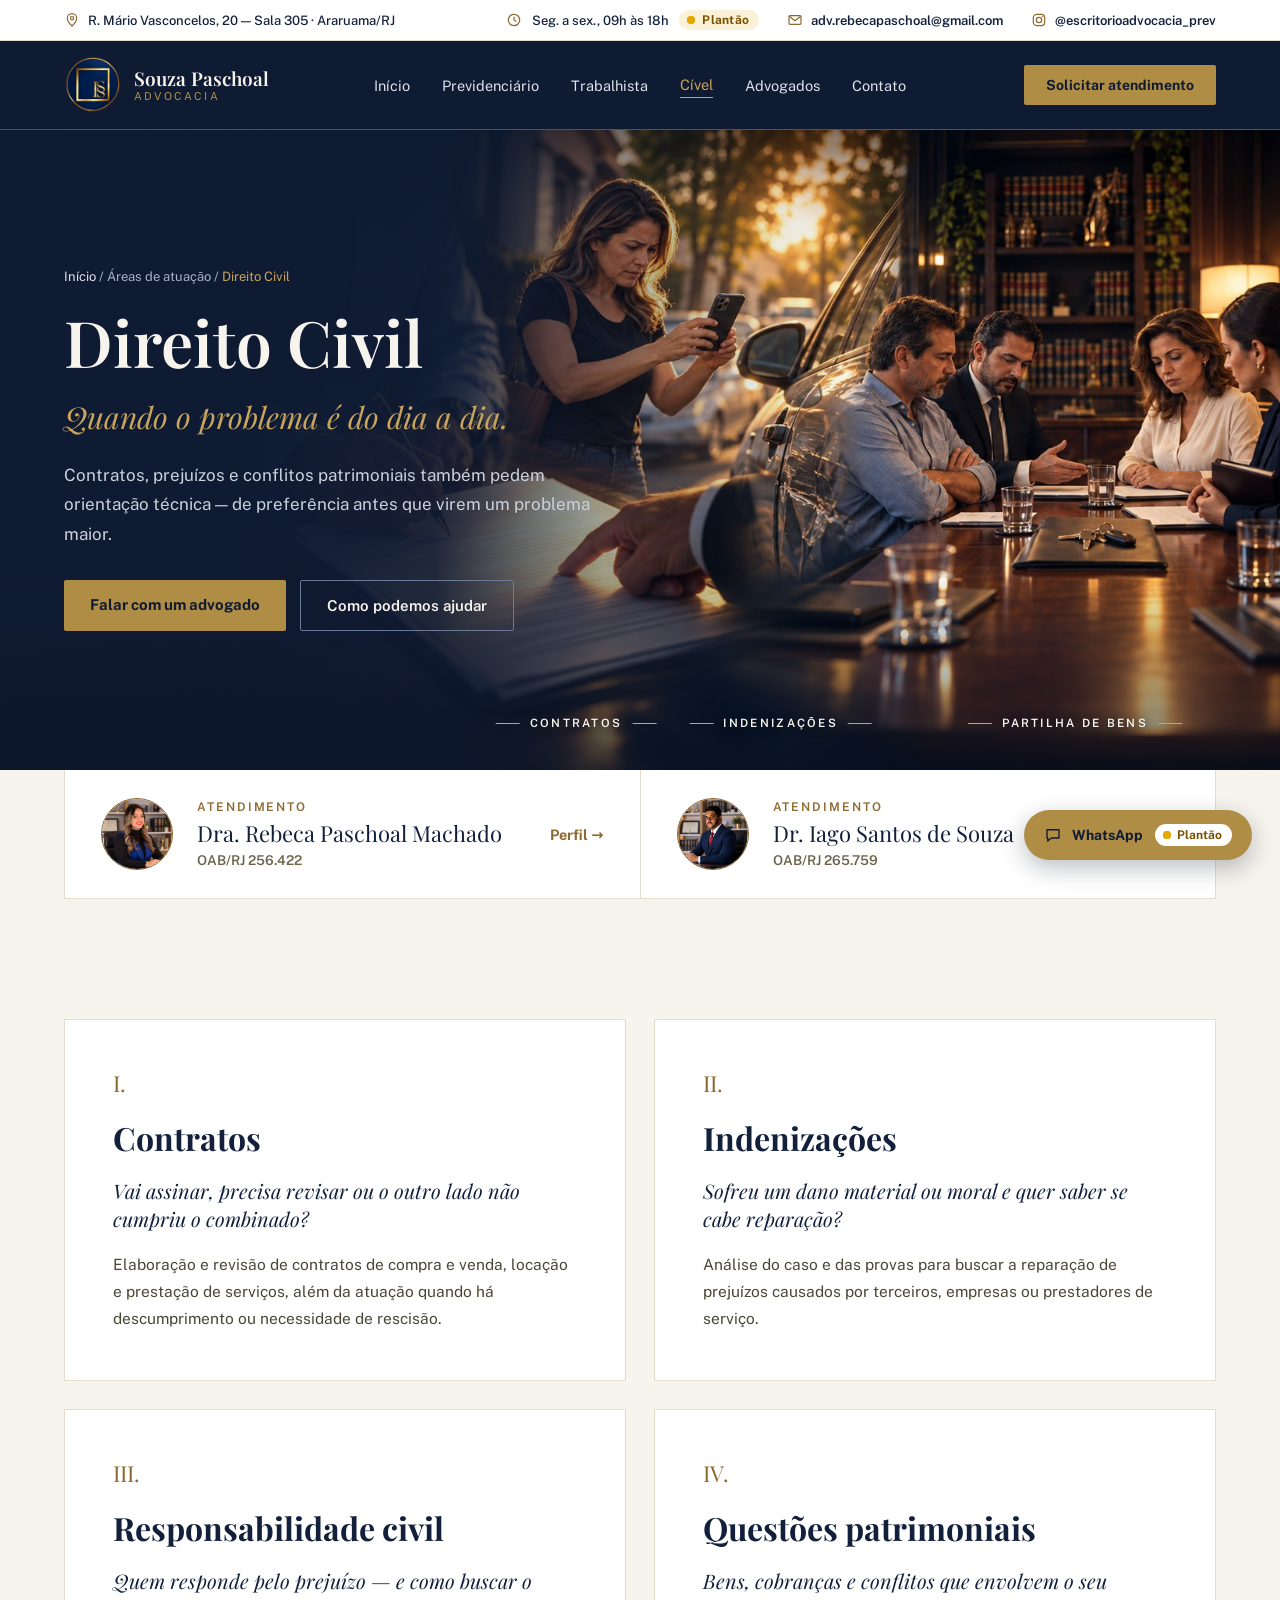
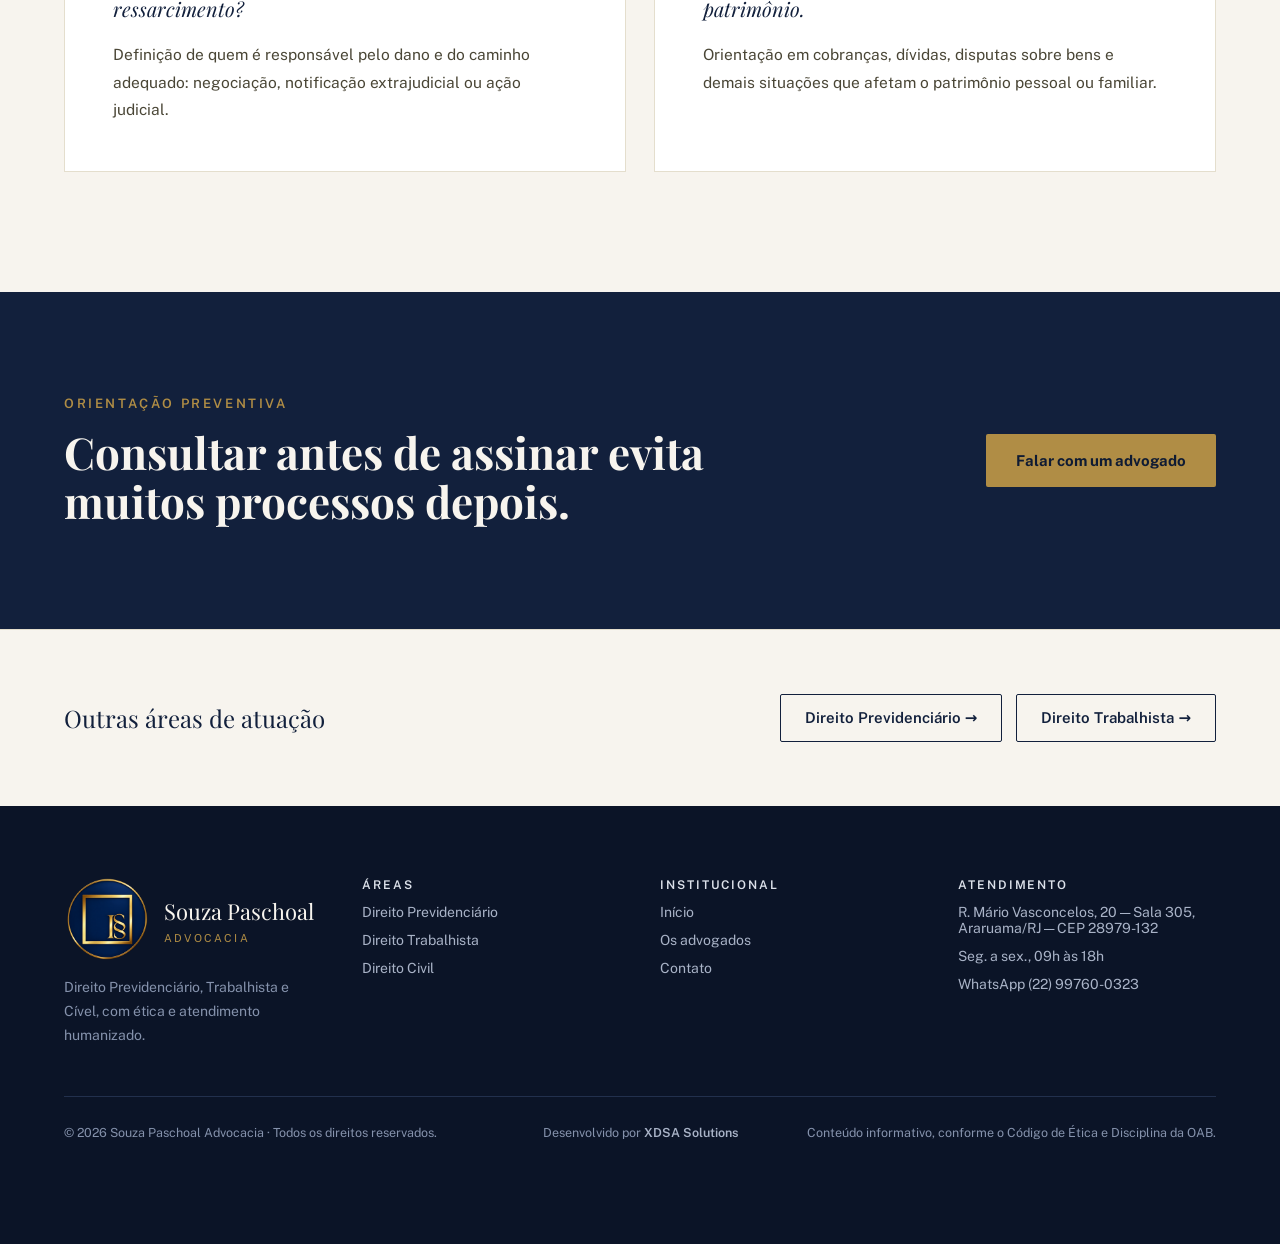
==== commit 8e66481e: "Aplica nome Souza Paschoal Advocacia e adiciona seção Nossa trajetória Substitui o placeholder [Nome" ====
--- a/civel.html
+++ b/civel.html
@@ -3,7 +3,7 @@
 <head>
 <meta charset="utf-8">
 <meta name="viewport" content="width=device-width, initial-scale=1">
-<title>Direito Civil — [Nome do escritório]</title>
+<title>Direito Civil — Souza Paschoal Advocacia</title>
 <link rel="stylesheet" href="https://fonts.googleapis.com/css2?family=Playfair+Display:ital,wght@0,500;0,600;0,700;1,500;1,600&family=Public+Sans:wght@400;500;600;700&display=swap">
 <link rel="stylesheet" href="css/style.css">
 </head>
@@ -37,9 +37,9 @@
     <header class="site-header" style="width: 100%; padding: 16px 64px; background: #0F1B33; border-bottom: 1px solid #5E5234;">
       <div class="header-inner" style="width: 100%; max-width: 1280px; margin: 0 auto; display: grid; grid-template-columns: minmax(0, 1fr) auto minmax(0, 1fr); align-items: center; gap: 32px;">
       <a href="index.html" style="justify-self: start; display: flex; align-items: center; gap: 14px;">
-        <img src="assets/logo.png" alt="Logotipo do escritório" width="56" height="56" style="width: 56px; height: 56px; display: block;">
+        <img src="assets/logo.png" alt="Logotipo Souza Paschoal Advocacia" width="56" height="56" style="width: 56px; height: 56px; display: block;">
         <span style="display: flex; flex-direction: column; line-height: 1.15;">
-          <span style="font-family: 'Playfair Display', serif; font-size: 19px; font-weight: 600; color: #F7F4EE;">[Nome do escritório]</span>
+          <span style="font-family: 'Playfair Display', serif; font-size: 19px; font-weight: 600; color: #F7F4EE;">Souza Paschoal</span>
           <span style="font-size: 11px; letter-spacing: 0.2em; text-transform: uppercase; color: #B08D45;">Advocacia</span>
         </span>
       </a>
@@ -157,9 +157,9 @@
       <div style="display: grid; grid-template-columns: repeat(4, minmax(0, 1fr)); gap: 40px;">
         <div style="display: flex; flex-direction: column; gap: 14px;">
           <a href="index.html" style="display: flex; align-items: center; gap: 16px;">
-            <img src="assets/logo.png" alt="Logotipo do escritório" width="84" height="84" style="width: 84px; height: 84px; display: block;">
+            <img src="assets/logo.png" alt="Logotipo Souza Paschoal Advocacia" width="84" height="84" style="width: 84px; height: 84px; display: block;">
             <span style="display: flex; flex-direction: column; gap: 6px;">
-              <span style="font-family: 'Playfair Display', serif; font-size: 22px; color: #F7F4EE;">[Nome do escritório]</span>
+              <span style="font-family: 'Playfair Display', serif; font-size: 22px; color: #F7F4EE;">Souza Paschoal</span>
               <span style="font-size: 11px; letter-spacing: 0.2em; text-transform: uppercase; color: #B08D45;">Advocacia</span>
             </span>
           </a>
@@ -185,7 +185,7 @@
         </div>
       </div>
       <div class="footer-bottom" style="display: grid; grid-template-columns: minmax(0, 1fr) auto minmax(0, 1fr); align-items: center; gap: 24px; padding-top: 28px; border-top: 1px solid #22304D; font-size: 12.5px; color: #8592AC;">
-        <span>© 2026 [Nome do escritório] · Todos os direitos reservados.</span>
+        <span>© 2026 Souza Paschoal Advocacia · Todos os direitos reservados.</span>
         <span style="text-align: center;">Desenvolvido por <a class="nav-link" href="https://xdsa.com.br" target="_blank" rel="noopener" style="color: #A9B3C7; font-weight: 600;">XDSA Solutions</a></span>
         <span style="text-align: right;">Conteúdo informativo, conforme o Código de Ética e Disciplina da OAB.</span>
       </div>
--- a/css/style.css
+++ b/css/style.css
@@ -156,6 +156,10 @@
   /* Mapa */
   [style*="min-height: 460px"]{ min-height:340px !important; }
 
+  /* Nossa trajetória */
+  #trajetoria [style*="padding-top: 38px"]{ padding-top:0 !important; }
+  #trajetoria [style*="gap: 72px"]{ gap:48px !important; }
+
   /* Rodapé: linha final empilhada e centralizada */
   .footer-bottom{ grid-template-columns:minmax(0, 1fr) !important; gap:10px !important; text-align:center; }
   .footer-bottom > span{ text-align:center !important; }
@@ -183,6 +187,8 @@
   p[style*="font-style: italic"][style*="font-size: 24px"]{ font-size:20px !important; }
 
   .hero > div[style*="position: relative"]{ padding:28px 20px 48px; }
+  #trajetoria [style*="grid-template-columns: repeat(4"]{ grid-template-columns:repeat(2, minmax(0, 1fr)) !important; gap:28px 20px !important; }
+  #trajetoria h3{ font-size:20px !important; }
   [style*="display: flex; gap: 14px"] > a{ flex:1 1 100%; text-align:center; }
 
   [style*="flex: 0 0 220px"]{ height:300px; }
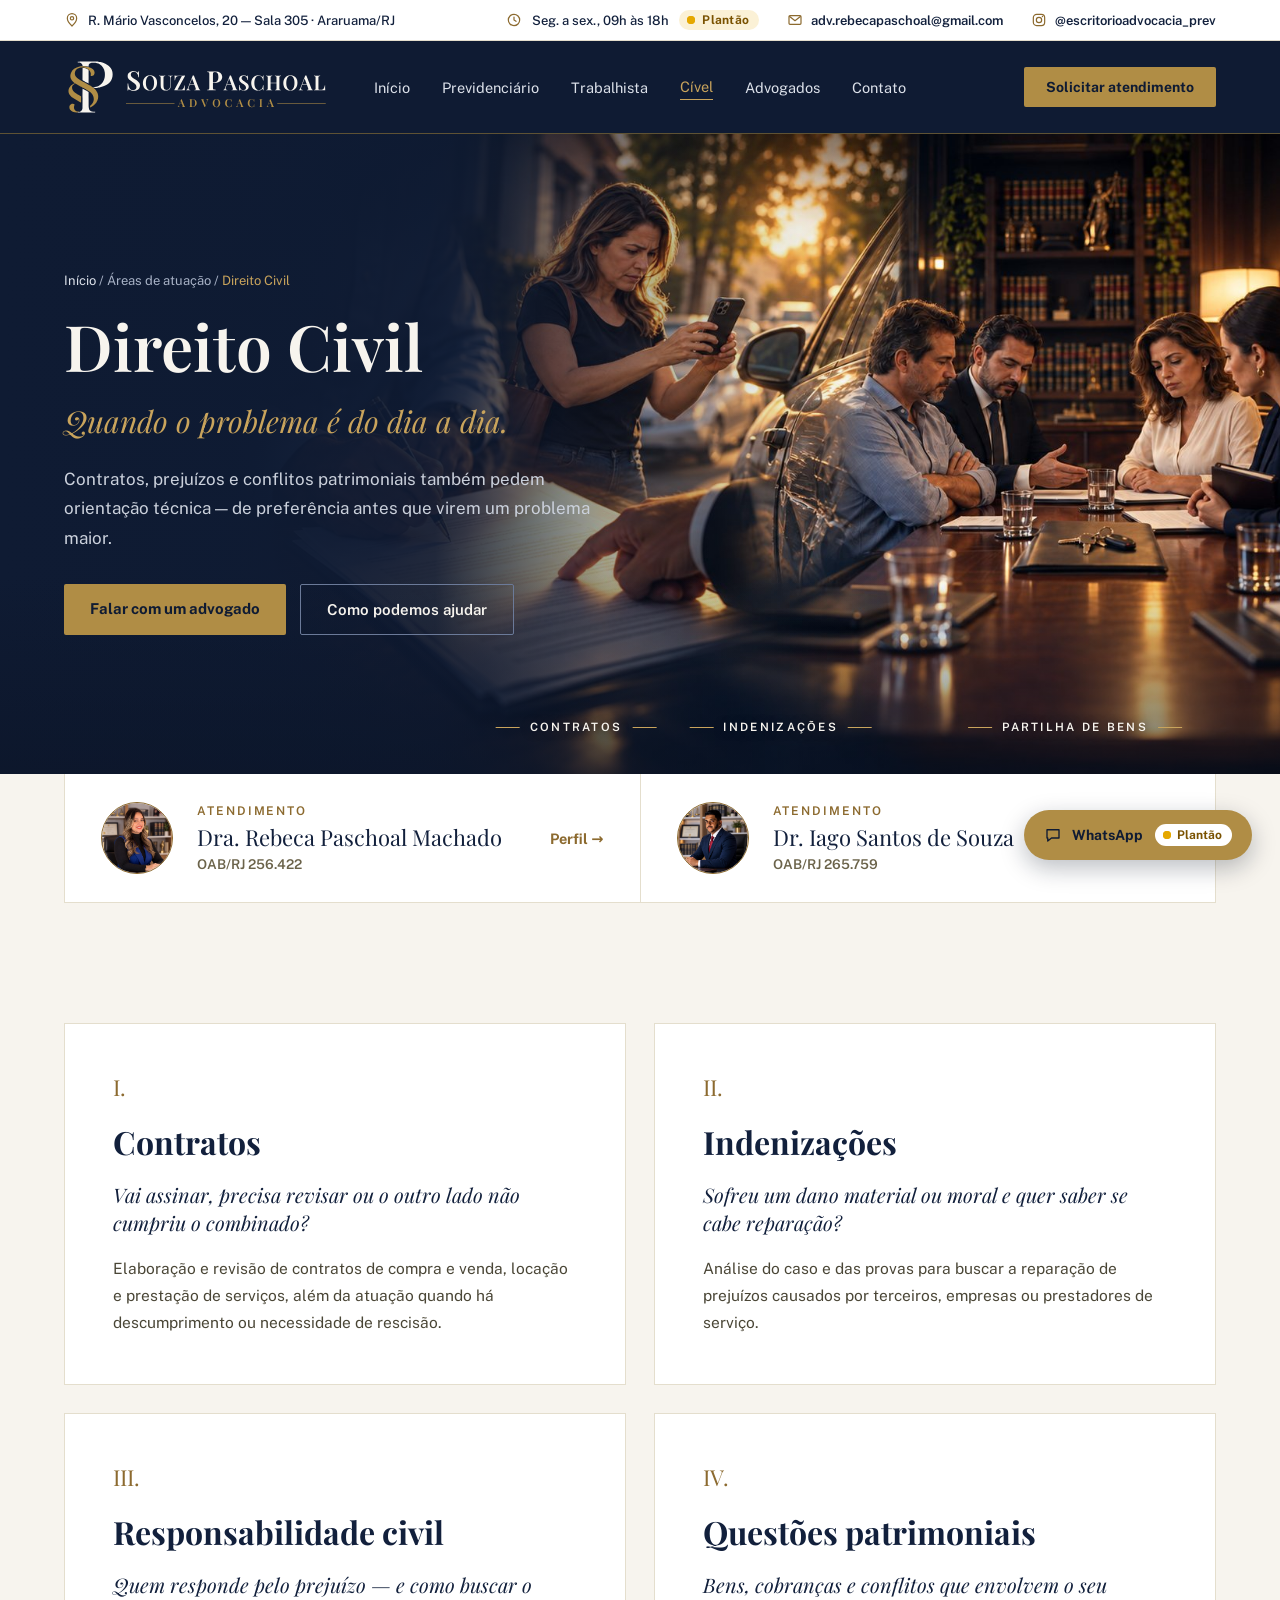
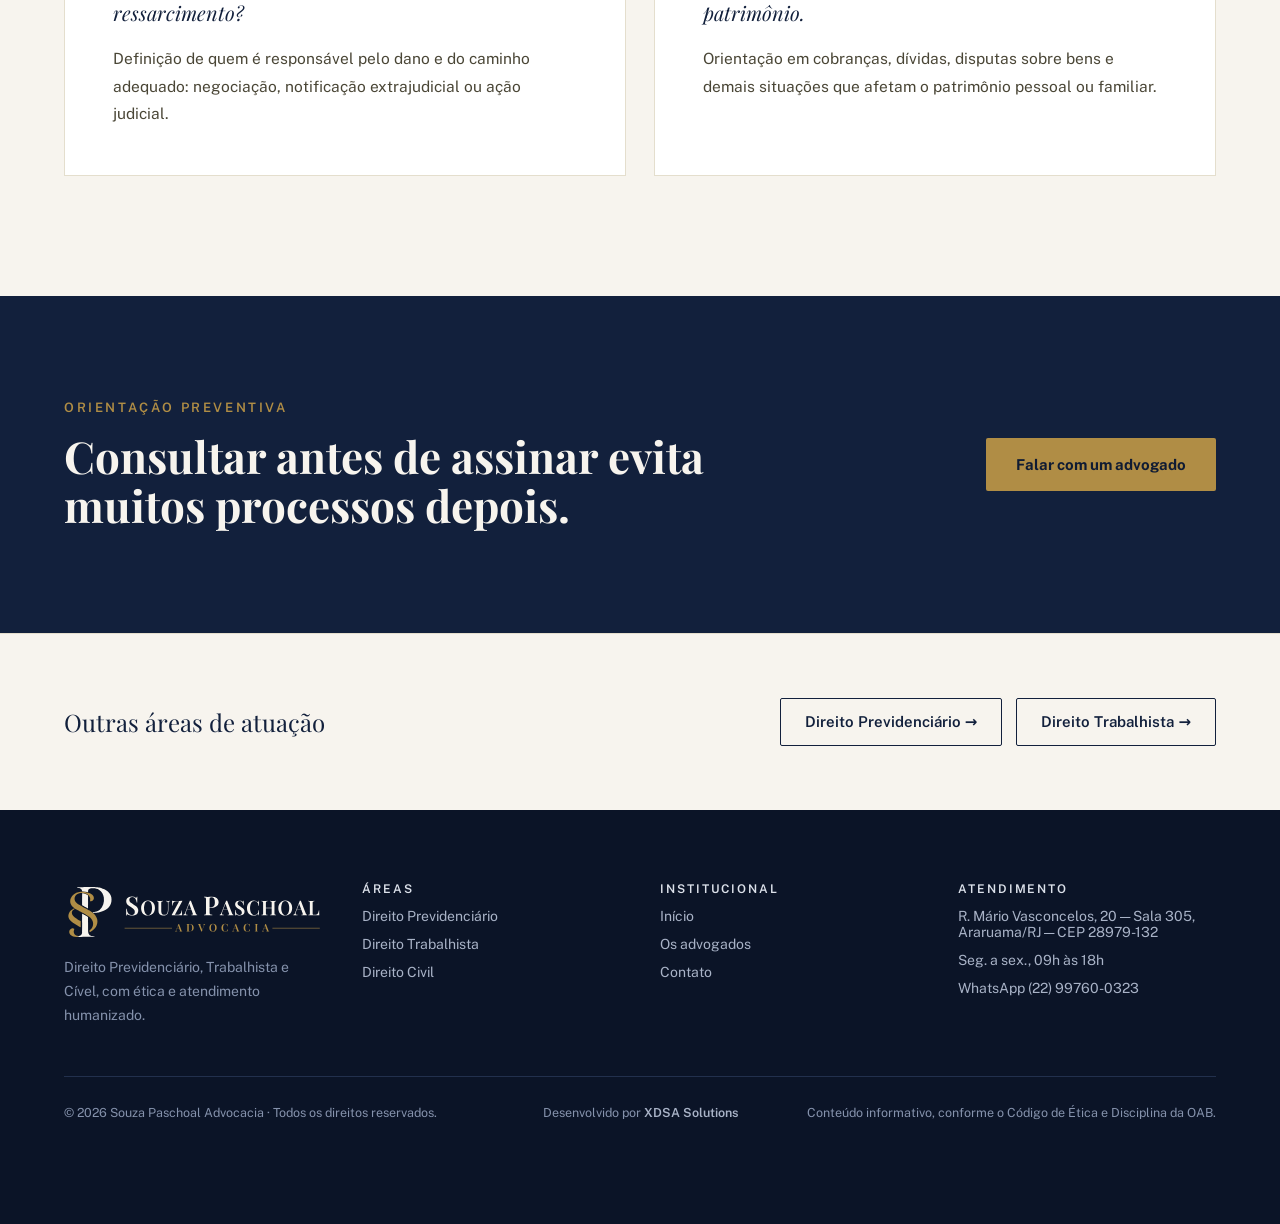
==== commit 74ceec60: "Aplica novo logo e favicons nas demais páginas Atualiza civel, contato, index, previdenciario e sobr" ====
--- a/civel.html
+++ b/civel.html
@@ -3,6 +3,9 @@
 <head>
 <meta charset="utf-8">
 <meta name="viewport" content="width=device-width, initial-scale=1">
+<link rel="icon" href="assets/favicon.svg" type="image/svg+xml">
+<link rel="icon" href="assets/favicon-32.png" sizes="32x32" type="image/png">
+<link rel="apple-touch-icon" href="assets/apple-touch-icon.png">
 <title>Direito Civil — Souza Paschoal Advocacia</title>
 <link rel="stylesheet" href="https://fonts.googleapis.com/css2?family=Playfair+Display:ital,wght@0,500;0,600;0,700;1,500;1,600&family=Public+Sans:wght@400;500;600;700&display=swap">
 <link rel="stylesheet" href="css/style.css">
@@ -36,13 +39,7 @@
     </div>
     <header class="site-header" style="width: 100%; padding: 16px 64px; background: #0F1B33; border-bottom: 1px solid #5E5234;">
       <div class="header-inner" style="width: 100%; max-width: 1280px; margin: 0 auto; display: grid; grid-template-columns: minmax(0, 1fr) auto minmax(0, 1fr); align-items: center; gap: 32px;">
-      <a href="index.html" style="justify-self: start; display: flex; align-items: center; gap: 14px;">
-        <img src="assets/logo.png" alt="Logotipo Souza Paschoal Advocacia" width="56" height="56" style="width: 56px; height: 56px; display: block;">
-        <span style="display: flex; flex-direction: column; line-height: 1.15;">
-          <span style="font-family: 'Playfair Display', serif; font-size: 19px; font-weight: 600; color: #F7F4EE;">Souza Paschoal</span>
-          <span style="font-size: 11px; letter-spacing: 0.2em; text-transform: uppercase; color: #B08D45;">Advocacia</span>
-        </span>
-      </a>
+      <a href="index.html" aria-label="Souza Paschoal Advocacia — página inicial" style="justify-self: start; display: flex; align-items: center;"><img class="brand-logo" src="assets/logo-horizontal-negativo.svg" alt="Souza Paschoal Advocacia" width="264" height="60" style="height: 60px; width: auto; display: block;"></a>
       <nav id="menu-principal" class="main-nav" style="display: flex; justify-content: center; align-items: center; gap: 32px;">
         <a class="nav-link" href="index.html" style="font-size: 14.5px; color: #DCE1EA;">Início</a>
         <a class="nav-link" href="previdenciario.html" style="font-size: 14.5px; color: #DCE1EA;">Previdenciário</a>
@@ -156,13 +153,7 @@
     <div style="width: 100%; max-width: 1280px; margin: 0 auto; display: flex; flex-direction: column; gap: 48px;">
       <div style="display: grid; grid-template-columns: repeat(4, minmax(0, 1fr)); gap: 40px;">
         <div style="display: flex; flex-direction: column; gap: 14px;">
-          <a href="index.html" style="display: flex; align-items: center; gap: 16px;">
-            <img src="assets/logo.png" alt="Logotipo Souza Paschoal Advocacia" width="84" height="84" style="width: 84px; height: 84px; display: block;">
-            <span style="display: flex; flex-direction: column; gap: 6px;">
-              <span style="font-family: 'Playfair Display', serif; font-size: 22px; color: #F7F4EE;">Souza Paschoal</span>
-              <span style="font-size: 11px; letter-spacing: 0.2em; text-transform: uppercase; color: #B08D45;">Advocacia</span>
-            </span>
-          </a>
+          <a href="index.html" aria-label="Souza Paschoal Advocacia — página inicial" style="display: flex; align-items: center;"><img src="assets/logo-horizontal-negativo.svg" alt="Souza Paschoal Advocacia" width="264" height="60" style="height: 60px; width: auto; max-width: 100%; display: block;"></a>
           <p style="font-size: 14px; line-height: 1.7; color: #8592AC;">Direito Previdenciário, Trabalhista e Cível, com ética e atendimento humanizado.</p>
         </div>
         <div style="display: flex; flex-direction: column; gap: 12px;">
--- a/css/style.css
+++ b/css/style.css
@@ -80,7 +80,7 @@
   .topbar{ padding:8px 24px !important; }
   .topbar > div{ justify-content:center !important; }
   .topbar a[href*="localizacao"]{ display:none !important; }
-  .header-inner img{ width:44px !important; height:44px !important; }
+  .header-inner img.brand-logo{ height:44px !important; width:auto !important; }
 
   /* Espaçamento lateral e vertical das seções */
   section[style*="64px"], footer[style*="64px"]{ padding-left:24px !important; padding-right:24px !important; }
@@ -170,7 +170,7 @@
   section[style*="64px"], footer[style*="64px"]{ padding-left:20px !important; padding-right:20px !important; }
   .site-header{ padding:10px 20px !important; }
   .header-cta{ display:none !important; }
-  .header-inner a[href="index.html"] span span:first-child{ font-size:17px !important; }
+  .header-inner img.brand-logo{ height:42px !important; }
 
   [style*="grid-template-columns: repeat(4"]:not([style*="gap: 20px"]){ grid-template-columns:minmax(0, 1fr) !important; }
   [style*="grid-template-columns: repeat(4"] > [style*="padding: 36px 32px"]:nth-child(2){ border-top:1px solid #E4DECD; }
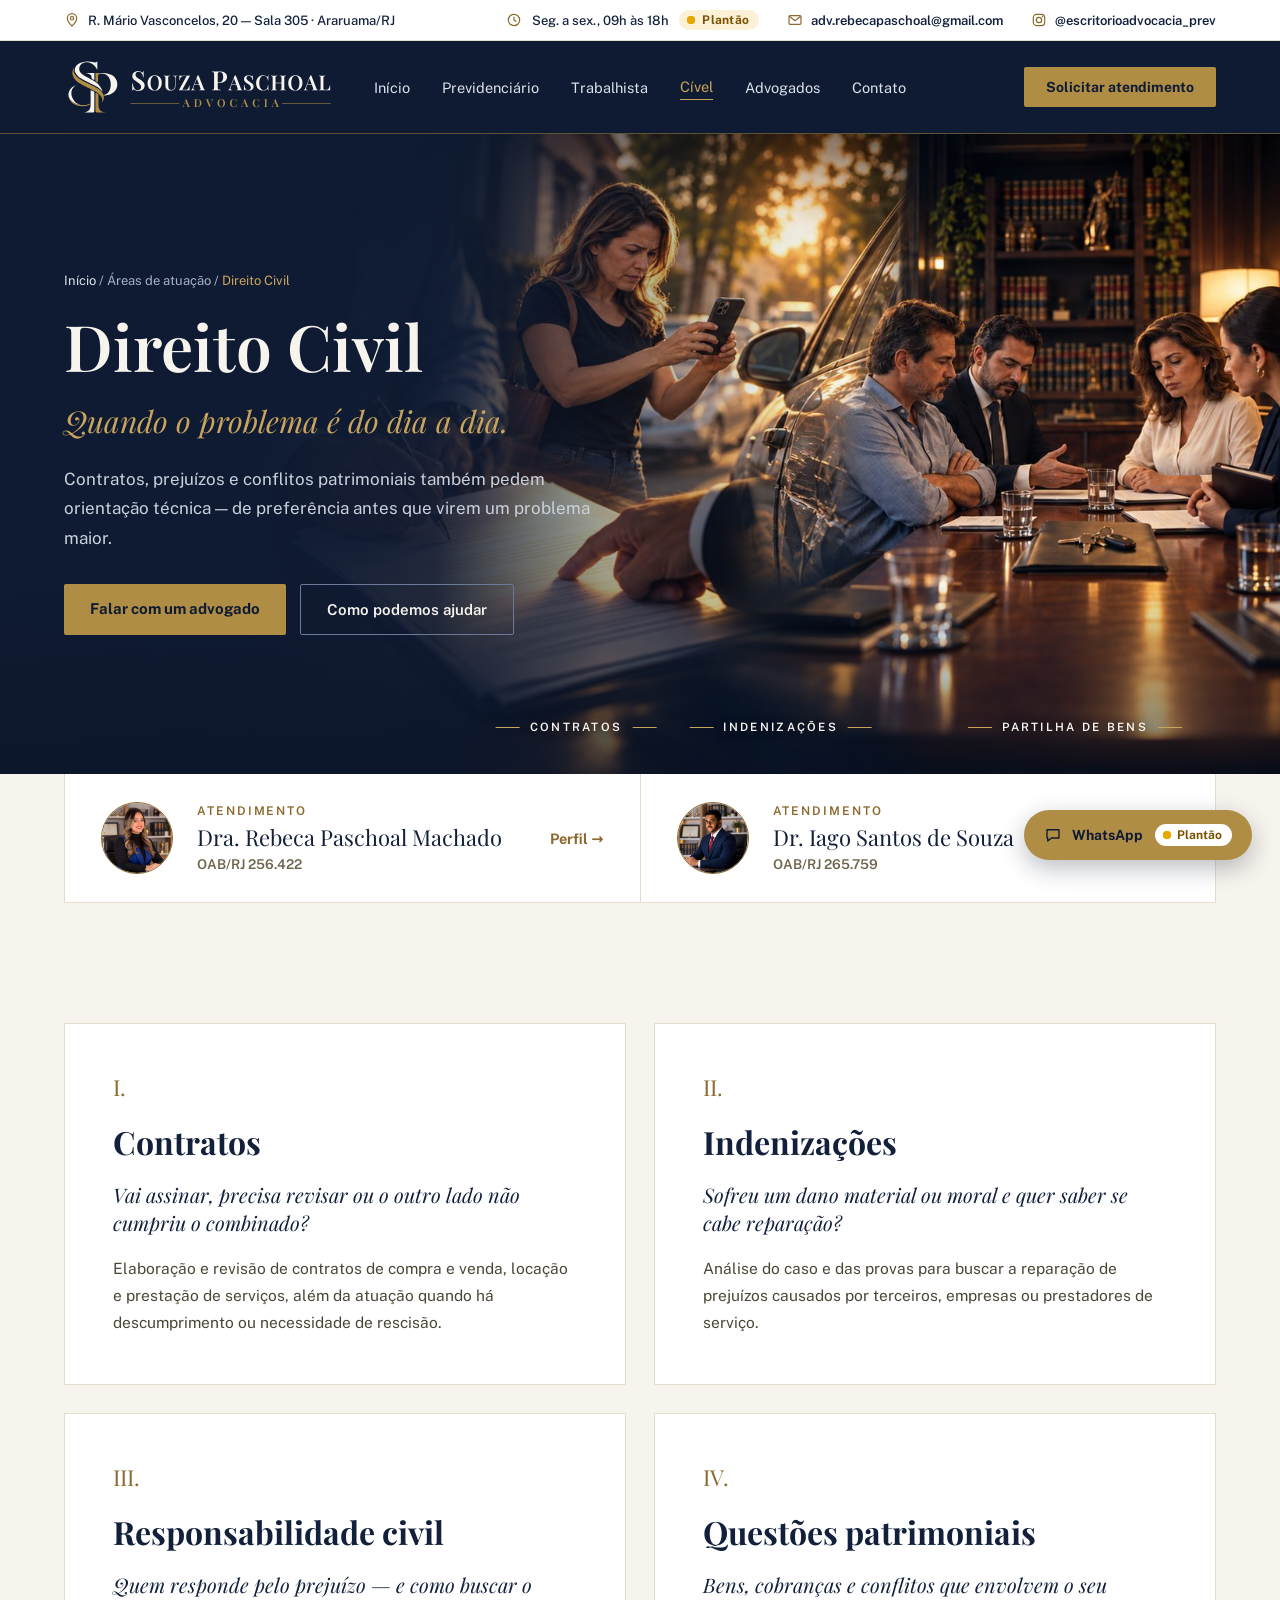
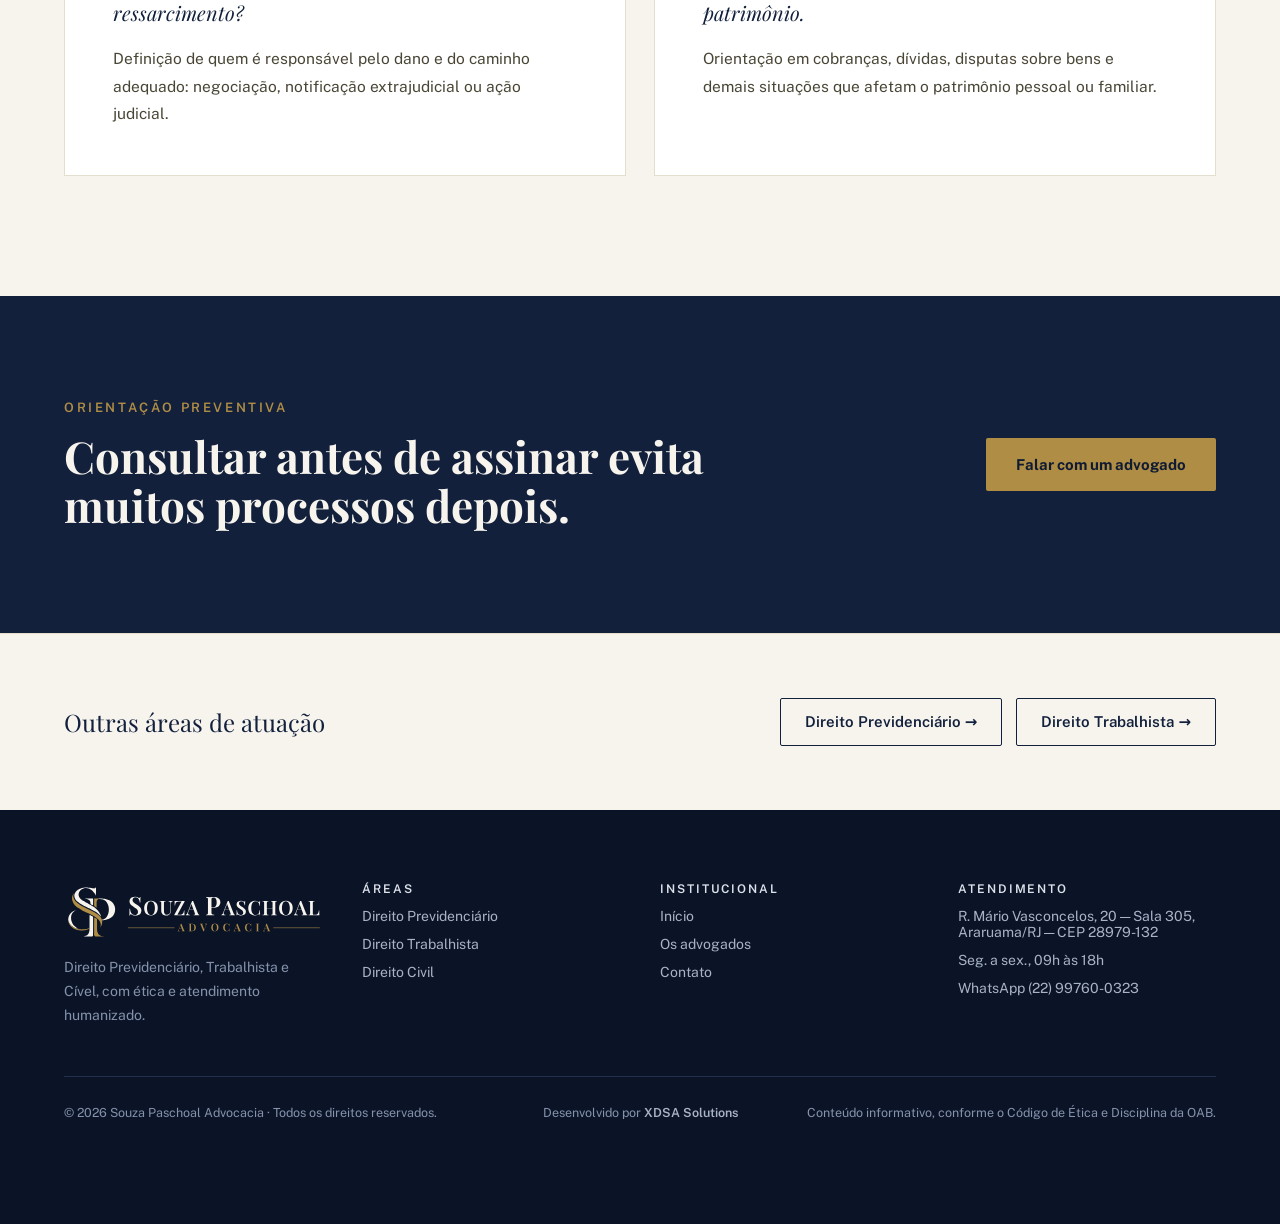
==== commit 880379dd: "Ajusta logo, monograma e favicons Atualiza os arquivos SVG/PNG de logo e favicon e as dimensões do l" ====
--- a/civel.html
+++ b/civel.html
@@ -39,7 +39,7 @@
     </div>
     <header class="site-header" style="width: 100%; padding: 16px 64px; background: #0F1B33; border-bottom: 1px solid #5E5234;">
       <div class="header-inner" style="width: 100%; max-width: 1280px; margin: 0 auto; display: grid; grid-template-columns: minmax(0, 1fr) auto minmax(0, 1fr); align-items: center; gap: 32px;">
-      <a href="index.html" aria-label="Souza Paschoal Advocacia — página inicial" style="justify-self: start; display: flex; align-items: center;"><img class="brand-logo" src="assets/logo-horizontal-negativo.svg" alt="Souza Paschoal Advocacia" width="264" height="60" style="height: 60px; width: auto; display: block;"></a>
+      <a href="index.html" aria-label="Souza Paschoal Advocacia — página inicial" style="justify-self: start; display: flex; align-items: center;"><img class="brand-logo" src="assets/logo-horizontal-negativo.svg" alt="Souza Paschoal Advocacia" width="269" height="60" style="height: 60px; width: auto; display: block;"></a>
       <nav id="menu-principal" class="main-nav" style="display: flex; justify-content: center; align-items: center; gap: 32px;">
         <a class="nav-link" href="index.html" style="font-size: 14.5px; color: #DCE1EA;">Início</a>
         <a class="nav-link" href="previdenciario.html" style="font-size: 14.5px; color: #DCE1EA;">Previdenciário</a>
@@ -153,7 +153,7 @@
     <div style="width: 100%; max-width: 1280px; margin: 0 auto; display: flex; flex-direction: column; gap: 48px;">
       <div style="display: grid; grid-template-columns: repeat(4, minmax(0, 1fr)); gap: 40px;">
         <div style="display: flex; flex-direction: column; gap: 14px;">
-          <a href="index.html" aria-label="Souza Paschoal Advocacia — página inicial" style="display: flex; align-items: center;"><img src="assets/logo-horizontal-negativo.svg" alt="Souza Paschoal Advocacia" width="264" height="60" style="height: 60px; width: auto; max-width: 100%; display: block;"></a>
+          <a href="index.html" aria-label="Souza Paschoal Advocacia — página inicial" style="display: flex; align-items: center;"><img src="assets/logo-horizontal-negativo.svg" alt="Souza Paschoal Advocacia" width="269" height="60" style="height: 60px; width: auto; max-width: 100%; display: block;"></a>
           <p style="font-size: 14px; line-height: 1.7; color: #8592AC;">Direito Previdenciário, Trabalhista e Cível, com ética e atendimento humanizado.</p>
         </div>
         <div style="display: flex; flex-direction: column; gap: 12px;">
